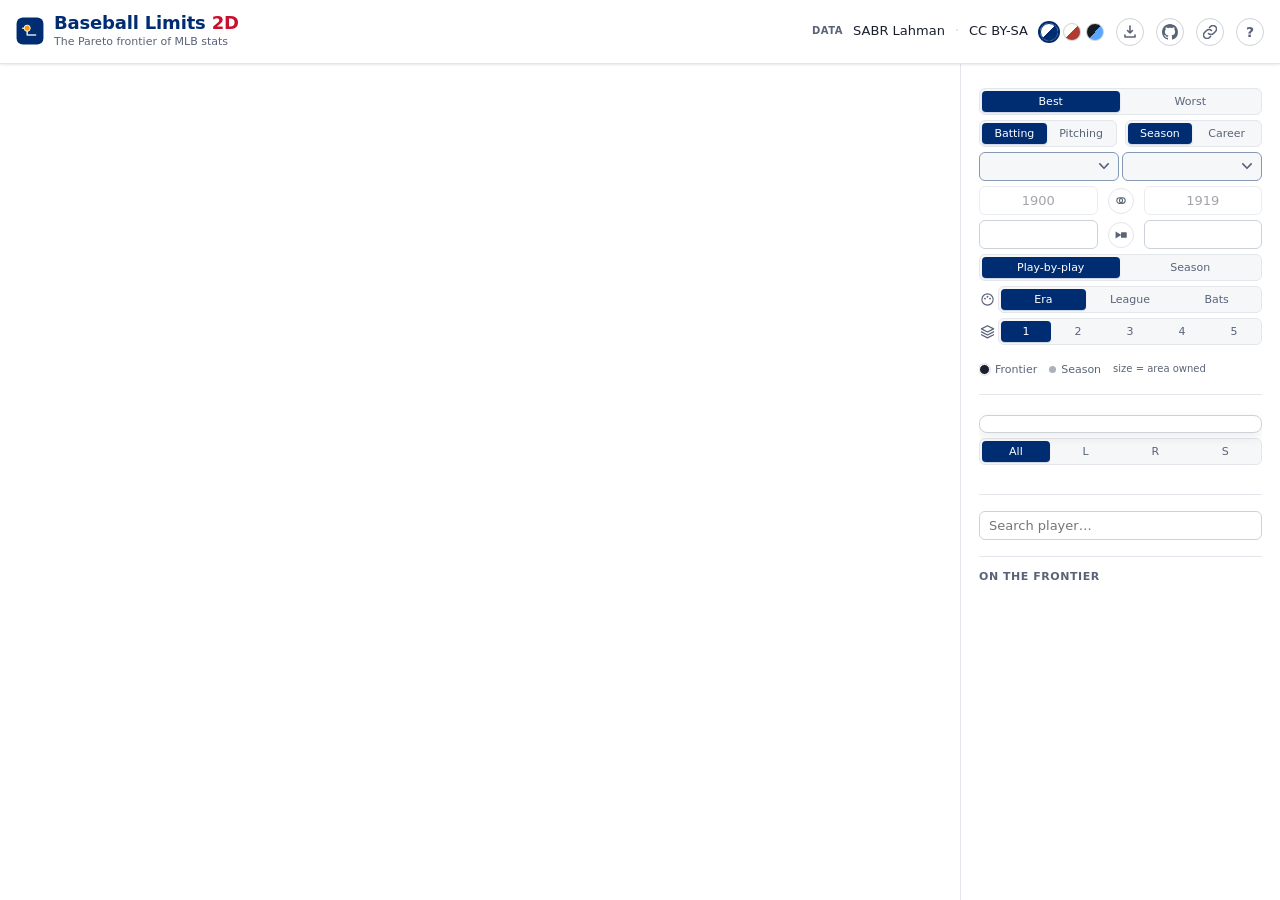
==== index.html @ 2defceb7 "Date as a corner watermark + progress bar at the bottom Restyle the play-by-play overlay: the progre" ====
<!DOCTYPE html>
<html lang="en">
<head>
    <meta charset="UTF-8">
    <meta name="viewport" content="width=device-width, initial-scale=1.0, viewport-fit=cover">
    <meta name="theme-color" content="#002d72">
    <title>Baseball Limits 2D</title>
    <!-- Favicon / app-icon set (apex logomark — Pareto staircase + gold record dot). -->
    <link rel="icon" type="image/svg+xml" href="icons/favicon.svg">
    <link rel="icon" type="image/png" sizes="32x32" href="icons/favicon-32.png">
    <link rel="icon" type="image/png" sizes="16x16" href="icons/favicon-16.png">
    <link rel="apple-touch-icon" href="icons/apple-touch-icon-180.png">
    <link rel="manifest" href="manifest.webmanifest">
    <meta name="description" content="Interactive Pareto-frontier explorer for MLB batting & pitching, 1871–2025. Pick any two stats and see which player-seasons define the outer edge of what's ever been done.">
    <link rel="canonical" href="https://eliogovea.github.io/baseball-limits-2d/">
    <!-- Open Graph (Facebook, LinkedIn, Discord, Slack, iMessage, …) -->
    <meta property="og:type" content="website">
    <meta property="og:site_name" content="Baseball Limits 2D">
    <meta property="og:title" content="Baseball Limits 2D — the Pareto frontier of MLB stats">
    <meta property="og:description" content="Pick any two of 150 years of MLB stats and see which player-seasons define the outer edge of what's ever been done — Ohtani's 50/50, Bonds' 73, Henderson's 130 steals.">
    <meta property="og:url" content="https://eliogovea.github.io/baseball-limits-2d/">
    <meta property="og:image" content="https://eliogovea.github.io/baseball-limits-2d/og-image.png">
    <meta property="og:image:width" content="1200">
    <meta property="og:image:height" content="630">
    <meta property="og:image:alt" content="Scatter plot of MLB player-seasons with the home-run vs stolen-base Pareto frontier highlighted.">
    <!-- Twitter / X -->
    <meta name="twitter:card" content="summary_large_image">
    <meta name="twitter:title" content="Baseball Limits 2D — the Pareto frontier of MLB stats">
    <meta name="twitter:description" content="The Pareto frontier of 150 years of MLB stats.">
    <meta name="twitter:image" content="https://eliogovea.github.io/baseball-limits-2d/og-image.png">
    <link rel="stylesheet" href="styles.css">
    <script src="https://d3js.org/d3.v7.min.js" defer></script>
    <script src="script.js" defer></script>
    <script src="tour.js" defer></script>
</head>
<body>
    <header class="app-header">
        <div class="brand">
            <!-- Apex logomark, inlined (matches the other header icons + works in
                 the offline single-file bundle where icons/ isn't bundled). -->
            <svg class="brand-mark" width="28" height="28" viewBox="0 0 100 100" aria-hidden="true">
                <rect x="2" y="2" width="96" height="96" rx="22" fill="#002d72"></rect>
                <path d="M24 40 L40 40 L40 64 L70 64" fill="none" stroke="#ffffff" stroke-width="5.5" stroke-linecap="round" stroke-linejoin="round" opacity="0.85"></path>
                <circle cx="40" cy="40" r="11" fill="#f59e0b" stroke="#ffffff" stroke-width="3"></circle>
            </svg>
            <div class="brand-text">
                <h1>Baseball Limits <span class="brand-accent">2D</span></h1>
                <p class="tagline">The Pareto frontier of MLB stats</p>
            </div>
        </div>
        <div class="header-right">
            <nav class="attribution" aria-label="Data sources">
                <span class="attribution-label">Data</span>
                <a href="https://sabr.org/lahman-database/" target="_blank" rel="noopener">SABR Lahman</a>
                <span class="attribution-sep">·</span>
                <a href="https://creativecommons.org/licenses/by-sa/3.0/" target="_blank" rel="noopener" title="Creative Commons Attribution-ShareAlike 3.0">CC BY-SA</a>
            </nav>
            <div class="theme-switch" id="theme-switch" role="group" aria-label="Color theme">
                <button type="button" class="theme-btn active" data-theme="classic" title="Classic theme" aria-label="Classic theme"></button>
                <button type="button" class="theme-btn" data-theme="editorial" title="Editorial theme" aria-label="Editorial theme"></button>
                <button type="button" class="theme-btn" data-theme="dark" title="Night theme" aria-label="Night theme"></button>
            </div>
            <button class="icon-btn" id="export-btn" type="button" aria-label="Download SVG" title="Download SVG">
                <svg width="14" height="14" viewBox="0 0 14 14" aria-hidden="true" fill="none" stroke="currentColor" stroke-width="1.6" stroke-linecap="round" stroke-linejoin="round"><path d="M7 1v7M4.5 5.5L7 8l2.5-2.5"/><path d="M2 10v2h10v-2"/></svg>
            </button>
            <a class="icon-btn" href="https://github.com/eliogovea/baseball-limits-2d" target="_blank" rel="noopener" aria-label="View source on GitHub" title="View source on GitHub">
                <svg width="16" height="16" viewBox="0 0 16 16" aria-hidden="true" fill="currentColor"><path fill-rule="evenodd" d="M8 0C3.58 0 0 3.58 0 8c0 3.54 2.29 6.53 5.47 7.59.4.07.55-.17.55-.38 0-.19-.01-.82-.01-1.49-2.01.37-2.53-.49-2.69-.94-.09-.23-.48-.94-.82-1.13-.28-.15-.68-.52-.01-.53.63-.01 1.08.58 1.23.82.72 1.21 1.87.87 2.33.66.07-.52.28-.87.51-1.07-1.78-.2-3.64-.89-3.64-3.95 0-.87.31-1.59.82-2.15-.08-.2-.36-1.02.08-2.12 0 0 .67-.21 2.2.82.64-.18 1.32-.27 2-.27.68 0 1.36.09 2 .27 1.53-1.04 2.2-.82 2.2-.82.44 1.1.16 1.92.08 2.12.51.56.82 1.27.82 2.15 0 3.07-1.87 3.75-3.65 3.95.29.25.54.73.54 1.48 0 1.07-.01 1.93-.01 2.2 0 .21.15.46.55.38A8.013 8.013 0 0 0 16 8c0-4.42-3.58-8-8-8z"/></svg>
            </a>
            <button class="icon-btn" id="share-btn" type="button" aria-label="Share" title="Share">
                <svg width="14" height="14" viewBox="0 0 14 14" aria-hidden="true" fill="none" stroke="currentColor" stroke-width="1.6" stroke-linecap="round"><path d="M5.5 8.5a3.5 3.5 0 0 0 4.95 0l2-2a3.5 3.5 0 0 0-4.95-4.95l-1 1"/><path d="M8.5 5.5a3.5 3.5 0 0 0-4.95 0l-2 2a3.5 3.5 0 0 0 4.95 4.95l1-1"/></svg>
            </button>
            <button class="help-btn" id="help-btn" type="button" aria-label="About this chart" title="About Baseball Limits 2D">?</button>
        </div>
    </header>

    <div class="share-backdrop" id="share-backdrop" hidden>
        <div class="share-modal" role="dialog" aria-labelledby="share-modal-title" aria-modal="true">
            <div class="share-modal-head">
                <h2 id="share-modal-title">Share this view</h2>
                <button type="button" class="share-modal-close" id="share-modal-close" aria-label="Close">
                    <svg width="14" height="14" viewBox="0 0 14 14" aria-hidden="true" fill="none" stroke="currentColor" stroke-width="2" stroke-linecap="round"><path d="M2 2l10 10M12 2L2 12"/></svg>
                </button>
            </div>
            <div class="share-preview" id="share-preview">
                <div class="share-preview-spinner" id="share-preview-spinner">
                    <span class="spinner" aria-hidden="true"></span>
                    <span>Generating preview…</span>
                </div>
                <img id="share-preview-img" class="share-preview-img" hidden alt="Chart preview">
            </div>
            <div class="share-platforms-label">Share on</div>
            <div class="share-platforms">
                <a class="share-platform" id="share-x" href="#" target="_blank" rel="noopener" aria-label="Share on X">
                    <svg width="18" height="18" viewBox="0 0 18 18" aria-hidden="true" fill="currentColor"><path d="M10.37 7.73 15.9 1.5h-1.32L9.78 6.9 5.88 1.5H1.5l5.8 8.44L1.5 16.5h1.32l5.07-5.9 4.05 5.9H16.5L10.37 7.73zm-1.8 2.08-.58-.84L3.04 2.5h2l3.75 5.4.58.84 4.87 7h-2L8.57 9.81z"/></svg>
                    <span>X</span>
                </a>
                <a class="share-platform" id="share-bluesky" href="#" target="_blank" rel="noopener" aria-label="Share on Bluesky">
                    <svg width="18" height="18" viewBox="0 0 18 18" aria-hidden="true" fill="currentColor"><path d="M9 6.1C7.5 4 4.3 1.6 1.9 1.6c0 0-1.9 0-1.9 2.8 0 .5.1 4.3 2.3 4.9-1.5.4-2.3.9-2.3 1.8C0 12.6 3.1 16.4 9 16.4s9-3.8 9-5.3c0-.9-.8-1.4-2.3-1.8 2.2-.6 2.3-4.4 2.3-4.9 0-2.8-1.9-2.8-1.9-2.8C13.7 1.6 10.5 4 9 6.1z"/></svg>
                    <span>Bluesky</span>
                </a>
                <a class="share-platform" id="share-linkedin" href="#" target="_blank" rel="noopener" aria-label="Share on LinkedIn">
                    <svg width="18" height="18" viewBox="0 0 18 18" aria-hidden="true" fill="currentColor"><path d="M0 1.3C0 .6.6 0 1.3 0h15.4C17.4 0 18 .6 18 1.3v15.4c0 .7-.6 1.3-1.3 1.3H1.3C.6 18 0 17.4 0 16.7V1.3zM5.4 15.1V6.9H2.7v8.2h2.7zM4 5.7c.9 0 1.5-.6 1.5-1.5S5 2.7 4 2.7s-1.5.6-1.5 1.5.6 1.5 1.5 1.5zm11.3 9.4v-4.5c0-2.4-.5-4.3-3.3-4.3-1.4 0-2.3.7-2.7 1.4h-.1V6.9H6.8v8.2H9.4v-4c0-1.2.2-2.3 1.7-2.3s1.5 1.3 1.5 2.3v4h2.7z"/></svg>
                    <span>LinkedIn</span>
                </a>
                <a class="share-platform" id="share-facebook" href="#" target="_blank" rel="noopener" aria-label="Share on Facebook">
                    <svg width="18" height="18" viewBox="0 0 18 18" aria-hidden="true" fill="currentColor"><path d="M18 9A9 9 0 1 0 7.6 17.9v-6.3H5.3V9h2.3V7c0-2.3 1.4-3.6 3.5-3.6 1 0 2.1.2 2.1.2v2.3h-1.2c-1.2 0-1.5.7-1.5 1.4V9h2.6l-.4 2.6h-2.2v6.3A9 9 0 0 0 18 9z"/></svg>
                    <span>Facebook</span>
                </a>
                <a class="share-platform" id="share-whatsapp" href="#" target="_blank" rel="noopener" aria-label="Share on WhatsApp">
                    <svg width="18" height="18" viewBox="0 0 18 18" aria-hidden="true" fill="currentColor"><path d="M15.3 2.6A8.8 8.8 0 0 0 .1 13.3L0 18l4.8-1.3a8.8 8.8 0 0 0 4.2 1.1A8.8 8.8 0 0 0 18 8.8a8.8 8.8 0 0 0-2.7-6.2zM9 16.1c-1.2 0-2.4-.3-3.5-1l-.3-.1-2.9.8.8-2.8-.2-.3A7.2 7.2 0 0 1 1.8 8.8a7.2 7.2 0 0 1 12.3-5 7.2 7.2 0 0 1-5.1 12.3zM13 11c-.2-.1-1.4-.7-1.6-.8-.2-.1-.3-.1-.4.1-.2.2-.6.7-.7.9-.1.1-.2.1-.4 0-.2-.1-.9-.3-1.7-1.1-.6-.6-1-1.2-1.1-1.4-.1-.2 0-.3.1-.5l.3-.4.2-.3v-.4l-.7-1.6c-.2-.4-.4-.4-.6-.4h-.4c-.2 0-.4.1-.6.3C5 6.7 4.4 7.3 4.4 8.4s.9 2.4 1 2.6c.1.1 1.8 2.8 4.4 3.9.6.3 1.1.4 1.5.5.6.2 1.2.2 1.6.1.5-.1 1.4-.6 1.6-1.1.2-.5.2-1 .1-1.1-.1-.1-.3-.2-.6-.3z"/></svg>
                    <span>WhatsApp</span>
                </a>
                <a class="share-platform" id="share-reddit" href="#" target="_blank" rel="noopener" aria-label="Share on Reddit">
                    <svg width="18" height="18" viewBox="0 0 18 18" aria-hidden="true" fill="currentColor"><circle cx="9" cy="9" r="9"/><path fill="white" d="M15 9c0-.8-.7-1.5-1.5-1.5-.4 0-.7.1-1 .3C11.5 7.2 10.1 6.7 8.6 6.6l.7-3.1 2.1.5a1.1 1.1 0 1 0 .1-.6L9.3 2.9 8.4 6.6H8C6.5 6.7 5.1 7.2 4.1 7.9a2 2 0 0 0-1-.3C2.4 7.5 1.7 8.2 1.7 9c0 .5.3 1 .7 1.3v.4c0 2 2.2 3.5 5 3.5s5-1.5 5-3.5v-.4c.4-.3.6-.8.6-1.3zM5.5 9.8c0-.5.4-.8.8-.8s.8.4.8.8-.4.8-.8.8-.8-.3-.8-.8zm4.7 2.5c-.5.5-1.4.8-2.6.8s-2.1-.3-2.6-.8a.3.3 0 0 1 .4-.4c.5.4 1.2.6 2.2.6s1.7-.2 2.2-.6a.3.3 0 0 1 .4.4zm-.2-1.7c-.4 0-.8-.4-.8-.8s.4-.8.8-.8.8.4.8.8-.4.8-.8.8z"/></svg>
                    <span>Reddit</span>
                </a>
            </div>
            <div class="share-divider"></div>
            <!-- Copy image is the primary action — the hint below tells users to
                 paste it anywhere; copy-link is the secondary path. -->
            <div class="share-actions">
                <button type="button" class="share-action-btn" id="share-modal-copy-image">
                    <svg width="14" height="14" viewBox="0 0 14 14" aria-hidden="true" fill="none" stroke="currentColor" stroke-width="1.6" stroke-linecap="round" stroke-linejoin="round"><rect x="1.5" y="1.5" width="11" height="11" rx="1.5"/><path d="M1.5 9l3.5-3.5 3 3 2-2 2.5 2.5"/><circle cx="10" cy="4.5" r="1" fill="currentColor" stroke="none"/></svg>
                    Copy image
                </button>
                <button type="button" class="share-action-btn share-action-btn--secondary" id="share-modal-copy-link">
                    <svg width="14" height="14" viewBox="0 0 14 14" aria-hidden="true" fill="none" stroke="currentColor" stroke-width="1.6" stroke-linecap="round"><path d="M5 8.5a3 3 0 0 0 4.24 0l2-2a3 3 0 0 0-4.24-4.24l-1 1"/><path d="M9 5.5a3 3 0 0 0-4.24 0l-2 2a3 3 0 0 0 4.24 4.24l1-1"/></svg>
                    Copy link
                </button>
            </div>
            <p class="share-hint">After copying the image, paste it into your post on any platform.</p>
        </div>
    </div>

    <div class="explainer-backdrop" id="explainer-backdrop" hidden>
        <div class="explainer" role="dialog" aria-labelledby="explainer-title" aria-modal="true">
            <h2 id="explainer-title">Welcome to Baseball Limits 2D</h2>
            <p><strong>The chart</strong> — each dot is one MLB season (or career total in Career mode), plotted on any two stats you choose. Dots are colored by era, from the Dead Ball years to today.</p>
            <p><strong>The red staircase</strong> is the Pareto frontier: no season in history has ever achieved more in <em>both</em> stats at once. The step shape is exact — each horizontal or vertical edge marks where the record changes, and anything above-right of the line would extend it.</p>
            <p><strong>Hover a red dot</strong> to see the shaded area that season exclusively controls — the region the frontier would lose if it were removed. A wide dashed ring shows how close any other season ever came. Click to lock it.</p>
            <p><strong>Click any red dot</strong> to trace that player's other seasons in gold and reveal the combined frontier area all their seasons collectively own. Click a second player to see their joint footprint together.</p>
            <p><strong>Press ▶</strong> next to the year range to watch the frontier evolve — the end year advances automatically so you can see which seasons rewrote history and when.</p>
            <p><strong>Explore</strong> by picking any two stats, adjusting the year range, or filtering by league, handedness, or birthplace.</p>
            <p class="explainer-stories-lab">Or jump straight into a famous frontier:</p>
            <div class="preset-shelf" id="preset-shelf" aria-label="Story presets"></div>
            <div class="explainer-actions">
                <button class="explainer-tour" id="take-tour-btn" type="button">Take the tour</button>
                <button class="explainer-dismiss" id="explainer-dismiss" type="button">Start exploring</button>
            </div>
        </div>
    </div>

    <main class="app-main">
        <section class="chart-region" aria-label="Scatter plot">
            <!-- Play-by-play overlay: a prominent fixed-position date readout (big year)
                 + the progress bar, pinned over the chart so the sidebar controls don't
                 reflow as the date width changes during the animation. -->
            <div class="pbp-overlay" id="pbp-overlay" hidden>
                <div class="pbp-date" id="pbp-date" data-corner="tr" aria-live="off">
                    <span class="pbp-dt-y"></span>
                    <span class="pbp-dt-md"><span class="pbp-dt-d"></span> <span class="pbp-dt-m"></span></span>
                </div>
                <input type="range" id="pbp-scrubber" class="pbp-scrubber" min="0" max="0" value="0" aria-label="Time cursor" title="Drag through time">
            </div>
            <div class="loading-indicator" id="loading-indicator" role="status" aria-live="polite">
                <span class="spinner" aria-hidden="true"></span>
                <span>Loading data…</span>
            </div>
            <div class="chart-toolbar" id="chart-toolbar">
                <button class="chart-tool active" id="zoom-mode-brush" data-zoom-mode="brush" title="Brush: drag a rectangle to zoom in" aria-label="Brush zoom mode">
                    <svg width="14" height="14" viewBox="0 0 14 14" aria-hidden="true"><rect x="2.5" y="3.5" width="9" height="7" fill="none" stroke="currentColor" stroke-width="1.6" stroke-dasharray="2 1.5"/></svg>
                </button>
                <button class="chart-tool" id="zoom-mode-pan" data-zoom-mode="pan" title="Pan: drag to move, wheel to zoom" aria-label="Pan zoom mode">
                    <svg width="14" height="14" viewBox="0 0 14 14" aria-hidden="true"><path d="M7 2v10M2 7h10M5 4l2-2 2 2M5 10l2 2 2-2M4 5l-2 2 2 2M10 5l2 2-2 2" fill="none" stroke="currentColor" stroke-width="1.4" stroke-linecap="round"/></svg>
                </button>
                <button class="chart-tool" id="zoom-reset" title="Reset zoom" aria-label="Reset zoom" disabled>
                    <svg width="14" height="14" viewBox="0 0 14 14" aria-hidden="true"><path d="M3 7a4 4 0 1 1 1.2 2.8M3 4v3h3" fill="none" stroke="currentColor" stroke-width="1.6" stroke-linecap="round" stroke-linejoin="round"/></svg>
                </button>
            </div>
            <svg id="scatter-plot" role="img" aria-label="Scatter plot of batting statistics with Pareto frontier highlighted">
            </svg>
            <div class="tooltip" id="tooltip" role="tooltip" aria-hidden="true"></div>
            <!-- Player spotlight card — shown when a single player is pinned. -->
            <div class="player-spotlight" id="player-spotlight" hidden></div>
        </section>

        <aside class="controls-region" aria-label="Filters">
            <!-- Mobile-only: keep the axis selectors (the primary control) one tap
                 away without opening the drawer. Mirrors #x/y-axis-select. -->
            <div class="mobile-axis-bar" id="mobile-axis-bar">
                <select id="x-axis-mobile" class="field" aria-label="X axis statistic" title="X axis statistic"></select>
                <span class="mobile-axis-vs">vs</span>
                <select id="y-axis-mobile" class="field" aria-label="Y axis statistic" title="Y axis statistic"></select>
            </div>
            <button class="controls-toggle" id="controls-toggle" type="button" aria-expanded="false" aria-controls="controls-panel">
                <span>Controls</span>
                <svg class="chevron" width="16" height="16" viewBox="0 0 16 16" aria-hidden="true">
                    <path d="M4 6l4 4 4-4" fill="none" stroke="currentColor" stroke-width="2" stroke-linecap="round" stroke-linejoin="round"/>
                </svg>
            </button>

            <div class="controls-panel collapsed" id="controls-panel">

              <div class="controls-inputs">

                <!-- ── PLOT band: what's drawn (direction, dataset, axes, range, color) ── -->
                <section class="ctl-section">
                    <div class="mode-toggle compact" role="group" aria-label="Frontier direction" title="Frontier direction">
                        <button type="button" class="frontier-btn mode-btn active" data-mode="best">Best</button>
                        <button type="button" class="frontier-btn mode-btn" data-mode="worst">Worst</button>
                    </div>
                    <div class="ctl-grid-2">
                        <div class="mode-toggle compact" role="group" id="stats-toggle">
                            <button type="button" class="mode-btn active" data-stats="batting">Batting</button>
                            <button type="button" class="mode-btn" data-stats="pitching">Pitching</button>
                        </div>
                        <div class="mode-toggle compact" role="group" id="mode-toggle">
                            <button type="button" class="mode-btn active" data-mode="season">Season</button>
                            <button type="button" class="mode-btn" data-mode="career">Career</button>
                        </div>
                    </div>
                    <p class="control-hint" id="mode-hint" hidden>Each dot is one player's single season.</p>
                    <!-- Axis selectors drive the whole chart — emphasized via .ctl-axis-pair. -->
                    <div class="ctl-field ctl-field--inline ctl-axis-pair">
                        <select id="x-axis-select" class="field" aria-label="X axis statistic" title="X axis statistic"></select>
                        <select id="y-axis-select" class="field" aria-label="Y axis statistic" title="Y axis statistic"></select>
                    </div>
                    <!-- Comparison-era range (era-vs-era overlay), aligned ABOVE the
                         primary range. The center overlap-icon button enables/disables it;
                         the year inputs stay dimmed + disabled until it's on. -->
                    <div class="ctl-field ctl-field--inline ctl-year-row" id="era-b-row">
                        <input type="number" id="sb-year-select" class="field" inputmode="numeric" aria-label="Comparison start year" title="Comparison era start" value="1900" disabled>
                        <button type="button" id="era-compare-toggle" class="anim-play-btn era-compare-btn" aria-pressed="false" aria-label="Compare a second era" title="Compare a second era">
                            <svg width="13" height="13" viewBox="0 0 16 16" fill="none" stroke="currentColor" stroke-width="1.4" aria-hidden="true"><circle cx="6.2" cy="8" r="3.8"/><circle cx="9.8" cy="8" r="3.8"/></svg>
                        </button>
                        <input type="number" id="eb-year-select" class="field" inputmode="numeric" aria-label="Comparison end year" title="Comparison era end" value="1919" disabled>
                    </div>
                    <!-- Primary year range. The center ▶ plays the frontier/smooth animation. -->
                    <div class="ctl-field ctl-field--inline ctl-year-row">
                        <input type="number" id="s-year-select" class="field" inputmode="numeric" aria-label="Start year" title="Start year">
                        <button type="button" id="anim-play-btn" class="anim-play-btn" title="Animate frontier evolution" aria-label="Play frontier animation">
                            <svg id="anim-icon-play" width="11" height="12" viewBox="0 0 11 12" fill="currentColor"><polygon points="1,0 11,6 1,12"/></svg>
                            <svg id="anim-icon-stop" width="10" height="10" viewBox="0 0 10 10" fill="currentColor" hidden><rect width="10" height="10" rx="1"/></svg>
                        </button>
                        <input type="number" id="e-year-select" class="field" inputmode="numeric" aria-label="End year" title="End year">
                    </div>
                    <!-- Smooth (game-by-game) cursor: animates game by game from play-by-play.
                         Scrubber + date + the speed row below appear when on. -->
                    <div class="ctl-field ctl-field--inline ctl-smooth-row">
                        <div class="seg-group" id="pbp-gran-seg" role="group" aria-label="Animation granularity" title="How the cursor moves through time">
                            <button type="button" class="seg-btn active" data-gran="pbp" title="Animate game by game (full date)">Play-by-play</button>
                            <button type="button" class="seg-btn" data-gran="season" title="Step season by season (year only)">Season</button>
                        </div>
                        <button type="button" id="group-career-toggle" class="seg-btn" aria-pressed="false" title="Race the selected players' cumulative careers through stat-space" hidden>Group careers</button>
                    </div>
                    <!-- Playback speed — segmented, like the layers control. Shown with smooth. -->
                    <div class="ctl-field ctl-field--inline ctl-speed-row" id="pbp-speed-row" hidden>
                        <span class="ctl-icon" title="Playback speed" aria-hidden="true">
                            <svg width="15" height="15" viewBox="0 0 16 16" fill="none" stroke="currentColor" stroke-width="1.3" stroke-linecap="round" stroke-linejoin="round">
                                <path d="M3 11.6 A 5.4 5.4 0 1 1 13 11.6"/>
                                <path d="M8 11.2 11.4 6.4"/>
                                <circle cx="8" cy="11.4" r="1" fill="currentColor" stroke="none"/>
                            </svg>
                        </span>
                        <div class="seg-group" role="group" id="pbp-speed-seg" aria-label="Playback speed" title="Playback speed">
                            <button type="button" class="seg-btn" data-speed="0.25">0.25×</button>
                            <button type="button" class="seg-btn" data-speed="0.5">0.5×</button>
                            <button type="button" class="seg-btn active" data-speed="1">1×</button>
                            <button type="button" class="seg-btn" data-speed="2">2×</button>
                            <button type="button" class="seg-btn" data-speed="4">4×</button>
                            <button type="button" class="seg-btn" data-speed="8">8×</button>
                        </div>
                    </div>
                    <div class="ctl-field ctl-field--inline ctl-colorby-row">
                        <span class="ctl-icon" title="Color dots by" aria-hidden="true">
                            <svg width="15" height="15" viewBox="0 0 16 16" fill="none" stroke="currentColor" stroke-width="1.2">
                                <circle cx="8" cy="8" r="6"/>
                                <circle cx="5.3" cy="7" r="1" fill="currentColor" stroke="none"/>
                                <circle cx="8" cy="5.1" r="1" fill="currentColor" stroke="none"/>
                                <circle cx="10.7" cy="7" r="1" fill="currentColor" stroke="none"/>
                            </svg>
                        </span>
                        <div class="seg-group" role="group" id="colorby-seg" aria-label="Color dots by" title="Color the background dots by">
                            <button type="button" class="seg-btn active" data-colorby="era" title="Color dots by era">Era</button>
                            <button type="button" class="seg-btn" data-colorby="league" title="Color dots by league">League</button>
                            <button type="button" class="seg-btn" data-colorby="bats" title="Color dots by handedness">Bats</button>
                        </div>
                    </div>
                    <div class="ctl-field ctl-field--inline ctl-depth-row">
                        <span class="ctl-icon" title="Pareto layers — dominance depth" aria-hidden="true">
                            <svg width="15" height="15" viewBox="0 0 16 16" fill="none" stroke="currentColor" stroke-width="1.3" stroke-linejoin="round" stroke-linecap="round">
                                <path d="M8 1.8 14.5 5.2 8 8.6 1.5 5.2Z"/>
                                <path d="M1.5 8.4 8 11.8 14.5 8.4"/>
                                <path d="M1.5 11.4 8 14.8 14.5 11.4"/>
                            </svg>
                        </span>
                        <div class="seg-group" role="group" id="depth-seg" aria-label="Pareto depth — how many frontier layers to peel" title="Peel deeper Pareto layers (dominance topography)">
                            <button type="button" class="seg-btn active" data-depth="1">1</button>
                            <button type="button" class="seg-btn" data-depth="2">2</button>
                            <button type="button" class="seg-btn" data-depth="3">3</button>
                            <button type="button" class="seg-btn" data-depth="4">4</button>
                            <button type="button" class="seg-btn" data-depth="5">5</button>
                        </div>
                    </div>
                    <!-- Encoding key — matches the Color-by control above; populated by
                         renderLegend(). Lives here (not over the chart) so it never hides
                         a frontier point. -->
                    <div class="legend" aria-hidden="true">
                        <div id="legend-encoding"></div>
                        <div class="legend-row">
                            <span class="legend-item"><span class="legend-dot legend-dot--frontier"></span>Frontier</span>
                            <span class="legend-item"><span class="legend-dot legend-dot--season"></span>Season</span>
                            <span class="legend-note">size = area owned</span>
                        </div>
                        <div class="legend-row legend-row--global" id="legend-global" hidden>
                            <span class="legend-item"><span class="legend-line legend-line--global"></span>Global frontier</span>
                        </div>
                    </div>
                </section>

                <hr class="ctl-divider">

                <!-- ── FILTER band: which player-seasons qualify ── -->
                <section class="ctl-section">
                    <div id="franchise-row">
                        <div id="franchise-panel" class="franchise-panel" role="listbox" aria-label="Select franchise"></div>
                        <select id="franchise-select" hidden aria-hidden="true" tabindex="-1"></select>
                    </div>
                    <div class="ctl-field">
                        <div class="seg-group" role="group" id="bats-seg" aria-label="Bats" title="Bats">
                            <button type="button" class="seg-btn active" data-bats="all" title="All handedness">All</button>
                            <button type="button" class="seg-btn" data-bats="L" title="Bats left">L</button>
                            <button type="button" class="seg-btn" data-bats="R" title="Bats right">R</button>
                            <button type="button" class="seg-btn" id="bats-switch-btn" data-bats="S" title="Switch hitter">S</button>
                        </div>
                    </div>
                    <div id="country-row">
                        <div id="country-panel" class="country-panel" role="listbox" aria-label="Country of birth"></div>
                        <select id="country-select" hidden aria-hidden="true" tabindex="-1"></select>
                    </div>
                    <!-- THRESHOLD: only shown when a rate stat is on an axis -->
                    <div class="ctl-field ctl-field--inline ctl-pa-row ctl-threshold-section" id="threshold-section" hidden>
                        <label class="ctl-label" id="threshold-label" for="pa-min-select">Min PA</label>
                        <input type="number" id="pa-min-select" class="field ctl-threshold" list="pa-presets" min="0" step="1" inputmode="numeric" aria-label="Minimum playing time to qualify" title="Type any value or pick a preset">
                        <datalist id="pa-presets"></datalist>
                    </div>
                </section>

                <hr class="ctl-divider">

                <!-- ── HIGHLIGHT band: trace specific players ── -->
                <section class="ctl-section">
                    <div class="ctl-field player-search-row">
                        <input type="text" id="player-search" class="field" placeholder="Search player…" autocomplete="off" aria-label="Highlight player seasons" aria-autocomplete="list" aria-controls="player-suggestions">
                        <div id="player-suggestions" class="player-suggestions" hidden role="listbox" aria-label="Player suggestions"></div>
                    </div>
                    <div class="player-chips" id="player-hint" hidden></div>
                </section>

              </div><!-- /.controls-inputs -->

                <!-- ── Frontier leaderboard: browsable list of record seasons ── -->
                <section class="frontier-section" aria-label="Frontier leaderboard">
                    <div class="frontier-head">
                        <span class="frontier-title">On the frontier</span>
                        <span class="frontier-count" id="frontier-count"></span>
                    </div>
                    <div class="frontier-cards" id="frontier-cards" role="list"></div>
                </section>

            </div>
        </aside>
    </main>
</body>
</html>
---- styles.css ----
:root {
    --mlb-blue: #002d72;
    --mlb-blue-light: rgba(0, 45, 114, 0.35);
    --mlb-blue-hover: #001a44;
    --mlb-red: #c8102e;
    --frontier-color: #0f172a;

    --bg: #f6f7f9;
    --panel: #ffffff;
    --border: #e3e6ea;
    --border-strong: #cdd2d8;
    --text: #1a1f2e;
    --text-muted: #5a6478;

    --shadow-sm: 0 1px 2px rgba(15, 23, 42, 0.04), 0 1px 3px rgba(15, 23, 42, 0.06);
    --shadow-md: 0 4px 12px rgba(15, 23, 42, 0.08);

    --radius: 8px;
    --radius-sm: 6px;
    --header-h: 56px;
    --sidebar-w: 300px;
    --transition: 0.15s ease;

    /* Themeable functional tokens — Classic defaults. applyTheme() (script.js)
       overwrites these on <html> so the var-based chrome re-skins for free. */
    --glass-bg: rgba(255, 255, 255, 0.92);
    --gold: #f59e0b;
    --league-al: #c8102e;
    --league-nl: #002d72;
    --on-primary: #ffffff;

    --font-sans: -apple-system, BlinkMacSystemFont, "Segoe UI", system-ui, Roboto, "Helvetica Neue", Arial, sans-serif;
}

*, *::before, *::after { box-sizing: border-box; }

html, body {
    height: 100%;
    width: 100%;
    margin: 0;
    padding: 0;
}

body {
    font-family: var(--font-sans);
    font-size: 14px;
    line-height: 1.45;
    color: var(--text);
    background: var(--bg);
    -webkit-font-smoothing: antialiased;
    overflow: hidden;
    display: flex;
    flex-direction: column;
}

button {
    font-family: inherit;
    font-size: inherit;
    cursor: pointer;
}

a {
    color: var(--text);
    text-decoration: none;
    border-bottom: 1px solid transparent;
    transition: color var(--transition), border-color var(--transition);
}
a:hover { color: var(--mlb-blue); border-bottom-color: var(--mlb-blue); }

/* Keyboard-focus ring on every interactive control (a11y P0). Many custom
   controls (.mode-btn, .seg-btn, .franchise-chip, .country-chip, .share-platform,
   .icon-btn, .help-btn) strip the UA outline with no replacement; this restores a
   visible focus indicator only for keyboard users (:focus-visible). */
button:focus-visible,
a:focus-visible,
.field:focus-visible,
[role="button"]:focus-visible {
    outline: none;
    box-shadow: 0 0 0 3px color-mix(in srgb, var(--mlb-blue) 45%, transparent);
}

/* Respect reduced-motion: collapse all decorative transitions/animations
   (modal pop + fade, hover transitions, slider thumb scale) to instant. The
   loading spinner is re-exempted — it conveys state, not decoration. The
   user-initiated ▶ frontier animation is opt-in motion and is left intact. */
@media (prefers-reduced-motion: reduce) {
    *, *::before, *::after {
        animation-duration: 0.01ms !important;
        animation-iteration-count: 1 !important;
        transition-duration: 0.01ms !important;
        scroll-behavior: auto !important;
    }
    .spinner {
        animation-duration: 0.8s !important;
        animation-iteration-count: infinite !important;
    }
}

/* -------- Header -------- */

.app-header {
    height: var(--header-h);
    display: flex;
    align-items: center;
    justify-content: space-between;
    gap: 16px;
    padding: 0 16px;
    background: var(--panel);
    border-bottom: 1px solid var(--border);
    box-shadow: var(--shadow-sm);
    position: relative;
    z-index: 10;
    flex-shrink: 0;
}
.app-header > * { min-width: 0; }
.brand { flex: 1 1 auto; overflow: hidden; display: flex; align-items: center; gap: 10px; }
.brand-mark { flex: 0 0 auto; border-radius: 6px; display: block; }
.brand-text { min-width: 0; }
.header-right {
    display: flex;
    align-items: center;
    gap: 12px;
    flex: 0 1 auto;
    min-width: 0;
}
.attribution { flex: 0 1 auto; }

.icon-btn {
    flex: 0 0 auto;
    display: flex;
    align-items: center;
    justify-content: center;
    width: 28px;
    height: 28px;
    border-radius: 50%;
    border: 1px solid var(--border-strong);
    background: var(--panel);
    color: var(--text-muted);
    padding: 0;
    text-decoration: none;
    transition: all var(--transition);
}
.icon-btn:hover {
    color: var(--mlb-blue);
    border-color: var(--mlb-blue);
    background: var(--bg);
}
.share-btn--copied {
    color: #1a9e5a !important;
    border-color: #1a9e5a !important;
}
.export-wrap {
    position: relative;
    flex: 0 0 auto;
}

/* Color-theme switcher — compact swatches (each previews its theme's panel +
   accent) so it fits the dense header without wide text labels. */
.theme-switch {
    display: inline-flex;
    align-items: center;
    gap: 5px;
    flex: 0 0 auto;
}
.theme-btn {
    width: 18px;
    height: 18px;
    border-radius: 50%;
    border: 1px solid var(--border-strong);
    padding: 0;
    cursor: pointer;
    transition: transform var(--transition), box-shadow var(--transition);
}
.theme-btn[data-theme="classic"]   { background: linear-gradient(135deg, #ffffff 50%, #002d72 50%); }
.theme-btn[data-theme="editorial"] { background: linear-gradient(135deg, #fffdf8 50%, #b23a2e 50%); }
.theme-btn[data-theme="dark"]      { background: linear-gradient(135deg, #161b22 50%, #58a6ff 50%); }
.theme-btn:hover { transform: scale(1.12); }
.theme-btn.active {
    border-color: var(--mlb-blue);
    box-shadow: 0 0 0 2px var(--mlb-blue);
}

/* Night theme: the native <select> caret is a dark SVG baked into the bg image;
   swap to a light stroke so it stays visible on dark fields. */
html[data-theme="dark"] select.field {
    background-image: url("data:image/svg+xml,%3Csvg xmlns='http://www.w3.org/2000/svg' width='12' height='8' viewBox='0 0 12 8'%3E%3Cpath fill='none' stroke='%239aa6b2' stroke-width='2' stroke-linecap='round' stroke-linejoin='round' d='M1 1l5 5 5-5'/%3E%3C/svg%3E");
}
.export-menu {
    position: absolute;
    top: calc(100% + 6px);
    right: 0;
    background: var(--panel);
    border: 1px solid var(--border-strong);
    border-radius: 8px;
    box-shadow: 0 4px 12px rgba(0,0,0,.12);
    min-width: 148px;
    z-index: 200;
    overflow: hidden;
}
.export-opt {
    display: flex;
    align-items: center;
    gap: 7px;
    width: 100%;
    padding: 8px 12px;
    font-size: 13px;
    color: var(--text);
    background: none;
    border: none;
    cursor: pointer;
    text-align: left;
    white-space: nowrap;
    transition: background var(--transition), color var(--transition);
}
.export-opt + .export-opt {
    border-top: 1px solid var(--border);
}
.export-opt:hover:not(:disabled) {
    background: var(--bg);
    color: var(--mlb-blue);
}
.export-opt:disabled {
    opacity: 0.5;
    cursor: default;
}
.help-btn {
    flex: 0 0 auto;
    width: 28px;
    height: 28px;
    border-radius: 50%;
    border: 1px solid var(--border-strong);
    background: var(--panel);
    color: var(--text-muted);
    font-weight: 700;
    font-size: 14px;
    line-height: 1;
    padding: 0;
    transition: all var(--transition);
}
.help-btn:hover {
    color: var(--mlb-blue);
    border-color: var(--mlb-blue);
    background: var(--bg);
}

.brand h1 {
    margin: 0;
    font-size: 16px;
    font-weight: 700;
    color: var(--mlb-blue);
    letter-spacing: -0.01em;
    line-height: 1.1;
}
/* Red's role: reserved for League = AL (legend, league-colored cloud). The
   "record / highlight" accent is gold (career trail, player chips, logomark
   dot) — see --gold. The wordmark "2D" keeps red as the brand accent pending a
   holistic brand decision; if revisited, move it to gold to fully separate the
   two meanings. */
.brand-accent {
    color: var(--mlb-red);
}
.brand .tagline {
    margin: 2px 0 0;
    font-size: 11px;
    color: var(--text-muted);
    display: none;
}

.attribution {
    display: flex;
    align-items: center;
    gap: 8px;
    font-size: 12px;
    color: var(--text-muted);
    white-space: nowrap;
    overflow: hidden;
    text-overflow: ellipsis;
    min-width: 0;
}
.attribution-label {
    text-transform: uppercase;
    letter-spacing: 0.05em;
    font-weight: 600;
    font-size: 10px;
    display: none;
}
.attribution-sep { color: var(--border-strong); }

/* -------- Story presets (welcome modal) -------- */
/* A short list of "famous frontier" rows — one per row: title left, stat right.
   Lives in the welcome modal (reachable anytime via Help). */
.explainer-stories-lab {
    margin: 6px 0 8px;
    font-size: 13px;
    font-weight: 600;
    color: var(--text);
}
.explainer .preset-shelf { margin-bottom: 16px; }
.preset-shelf {
    display: flex;
    flex-direction: column;
    gap: 4px;
}
.preset-row {
    display: flex;
    align-items: center;
    justify-content: space-between;
    gap: 10px;
    width: 100%;
    padding: 6px 10px;
    border-radius: var(--radius-sm);
    border: 1px solid var(--border-strong);
    background: var(--panel);
    cursor: pointer;
    text-align: left;
    transition: border-color var(--transition), background var(--transition), color var(--transition);
}
.preset-row:hover {
    border-color: var(--mlb-blue);
    background: color-mix(in srgb, var(--mlb-blue) 5%, var(--panel));
}
.preset-row-title {
    font-size: 12px;
    font-weight: 600;
    color: var(--text);
    white-space: nowrap;
    overflow: hidden;
    text-overflow: ellipsis;
}
.preset-row:hover .preset-row-title { color: var(--mlb-blue); }
.preset-row-stat {
    flex: 0 0 auto;
    font-size: 10px;
    font-weight: 500;
    color: var(--text-muted);
    font-variant-numeric: tabular-nums;
}

/* -------- Main -------- */

.app-main {
    display: flex;
    flex-direction: column;
    flex: 1 1 auto;
    min-height: 0;
    min-width: 0;
    overflow: hidden;
}
.app-main > * { min-width: 0; min-height: 0; }

/* -------- Chart -------- */

.chart-region {
    flex: 1 1 auto;
    position: relative;
    background: var(--panel);
    overflow: hidden;
    min-height: 0;
    min-width: 0;
    width: 100%;
}

#scatter-plot {
    width: 100%;
    height: 100%;
    display: block;
    max-width: 100%;
    position: absolute;
    inset: 0;
    z-index: 2;
}

.plot-canvas {
    position: absolute;
    inset: 0;
    width: 100%;
    height: 100%;
    z-index: 1;
    pointer-events: none;
}

.plot-canvas--foreground { z-index: 1; }

.regular-point {
    fill-opacity: 0.4;
}
.special-point {
    fill: var(--frontier-color);
    stroke: #ffffff;
    stroke-width: 1.5;
}
.hv-shade {
    pointer-events: none;
}
.frontier-staircase {
    fill: none;
    stroke: var(--frontier-color);
    stroke-width: 2;
    opacity: 0.55;
    pointer-events: none;
}
/* Era-vs-era comparison overlay (teal — distinct from frontier/league/era hues). */
.era-b-shade { fill: #0ea5a4; fill-opacity: 0.12; pointer-events: none; }
.era-b-staircase {
    fill: none;
    stroke: #0ea5a4;
    stroke-width: 2;
    stroke-dasharray: 6 4;
    opacity: 0.9;
    pointer-events: none;
}
.era-b-dot { fill: #0ea5a4; stroke: var(--panel); stroke-width: 1.2; pointer-events: none; }
.era-b-label {
    font-family: var(--font-sans);
    font-size: 11px;
    font-weight: 600;
    fill: var(--text);
    paint-order: stroke;
    stroke: var(--panel);
    stroke-width: 3px;
    pointer-events: none;
}

/* Outgoing frontier during a morph — dashed, fades out (see drawScatterPlot). */
.frontier-staircase-ghost {
    fill: none;
    stroke: var(--frontier-color);
    stroke-width: 2;
    stroke-dasharray: 5 4;
    pointer-events: none;
}

/* Onion-peeling: deeper Pareto layers behind the live frontier. Non-interactive,
   fading outward (opacity set per-layer in drawScatterPlot). */
.depth-staircase {
    fill: none;
    stroke: var(--frontier-color);
    stroke-width: 1.6;
    pointer-events: none;
}
.depth-dot {
    fill: var(--frontier-color);
    stroke: var(--panel);
    stroke-width: 1;
    pointer-events: none;
}
/* Nested dominated-region fills — stack to darken toward the inner layers. */
.depth-shade {
    fill: var(--frontier-color);
    fill-opacity: 0.06;
    stroke: none;
    pointer-events: none;
}

.career-point {
    fill: var(--gold);
    stroke: #ffffff;
    stroke-width: 1.5;
    pointer-events: none;
}

.isolation-ring {
    fill: none;
    stroke-width: 1.5;
    stroke-dasharray: 5 4;
    pointer-events: none;
}
.isolation-ring--hover  { opacity: 0.35; }
.isolation-ring--pinned { opacity: 0.6; stroke-width: 2; }
.isolation-ring-label {
    font-family: var(--font-sans, sans-serif);
    font-size: 10px;
    font-weight: 600;
    font-style: italic;
    opacity: 0.65;
    pointer-events: none;
}
.isolation-ring-spoke {
    stroke-width: 1;
    stroke-dasharray: 3 3;
    opacity: 0.4;
    pointer-events: none;
}
.isolation-ring-neighbour {
    opacity: 0.75;
    stroke: #ffffff;
    stroke-width: 1.5;
    pointer-events: none;
}

.regret-line {
    fill: none;
    stroke: #5a6478;
    stroke-width: 1.5;
    stroke-dasharray: 4 3;
    pointer-events: none;
    opacity: 0.6;
}
.regret-ring {
    fill: none;
    stroke: #5a6478;
    stroke-width: 1.5;
    stroke-dasharray: 4 3;
    pointer-events: none;
    opacity: 0.35;
}

.axis text {
    font-family: var(--font-sans);
    font-size: 11px;
    fill: var(--text-muted);
}
.axis line, .axis path {
    stroke: var(--border);
}
.axis-title {
    font-family: var(--font-sans);
    font-size: 12px;
    font-weight: 600;
    fill: var(--text);
    letter-spacing: 0.02em;
}
.axis-title:hover { fill: var(--mlb-blue); }
.axis-title:hover .axis-caret { fill: var(--mlb-blue); }
.axis-caret { fill: var(--text-muted); font-weight: 400; }

/* Leader line connecting a dodged label back to its frontier dot. */
.frontier-leader {
    stroke: var(--text-muted);
    stroke-width: 0.75;
    opacity: 0.4;
    pointer-events: none;
}

.frontier-label {
    font-family: var(--font-sans);
    font-size: 11px;
    font-weight: 600;
    fill: var(--mlb-blue);
    stroke: #ffffff;
    stroke-width: 3px;
    paint-order: stroke;
    pointer-events: none;
}

/* Chart overlays */

.legend {
    /* In-flow key in the sidebar, directly under the Color-by control it
       explains — keeps it off the chart so it never hides a frontier point. */
    display: flex;
    flex-direction: column;
    gap: 4px;
    margin-top: 8px;
    font-size: 11px;
    color: var(--text-muted);
}
.legend-row {
    display: flex;
    gap: 12px;
}
/* `display:flex` above would otherwise beat the UA [hidden] rule, leaving the
   global-frontier row visible when JS hides it. */
.legend-row[hidden] { display: none; }
.legend-item { display: inline-flex; align-items: center; gap: 5px; }
.legend-note {
    font-size: 10px;
    /* Full-opacity muted (≈5.9:1 on white) instead of an opacity hack, so the
       contrast is deterministic across themes. */
    color: var(--text-muted);
}
/* Era encoding key — a sequential colorbar that matches the cloud ramp, with
   the year range at its ends. Rendered by renderLegend() when Color-by = Era. */
.legend-encoding { display: flex; flex-direction: column; gap: 3px; }
.legend-enc-label {
    font-size: 10px;
    font-weight: 600;
    text-transform: uppercase;
    letter-spacing: 0.05em;
}
.legend-era-bar {
    display: flex;
    height: 8px;
    width: 100%;
    border-radius: 3px;
    overflow: hidden;
}
.legend-era-bar span { flex: 1; }
.legend-era-scale {
    display: flex;
    justify-content: space-between;
    font-size: 9px;
    font-variant-numeric: tabular-nums;
}
.legend-dot {
    width: 8px;
    height: 8px;
    border-radius: 50%;
    display: inline-block;
    flex-shrink: 0;
}
/* Color = league */
.legend-dot--al { background: var(--league-al); }
.legend-dot--nl { background: var(--league-nl); }
/* Frontier markers are larger and white-ringed (size encodes area owned);
   season dots are small and faded. Neutral fill — the league row above
   already conveys the colour axis. */
.legend-dot--frontier {
    width: 11px;
    height: 11px;
    background: var(--text);
    border: 1.5px solid #ffffff;
    box-shadow: 0 0 0 1px var(--border);
}
.legend-dot--season {
    width: 7px;
    height: 7px;
    background: var(--text-muted);
    opacity: 0.5;
}
/* Dashed swatch for the global reference frontier (shown only while an
   attribute filter is active). Mirrors the dashed staircase on the chart. */
.legend-line--global {
    width: 14px;
    height: 0;
    flex-shrink: 0;
    border-top: 1.5px dashed #8a93a6;
}

.chart-toolbar {
    /* Hidden for now — the SVG-based zoom path is laggy on the larger
       point clouds. Code path stays in place behind this and the JS
       feature flag so we can switch it back on after a perf rework. */
    display: none;
    position: absolute;
    top: 12px;
    left: 12px;
    gap: 4px;
    z-index: 3;
}
.chart-tool {
    width: 28px;
    height: 28px;
    border-radius: 6px;
    border: 1px solid var(--border);
    background: var(--glass-bg);
    color: var(--text-muted);
    padding: 0;
    cursor: pointer;
    display: inline-flex;
    align-items: center;
    justify-content: center;
    transition: all var(--transition);
    backdrop-filter: blur(6px);
    -webkit-backdrop-filter: blur(6px);
}
.chart-tool:hover:not(:disabled) {
    color: var(--mlb-blue);
    border-color: var(--mlb-blue);
}
.chart-tool.active {
    background: var(--mlb-blue);
    color: var(--on-primary);
    border-color: var(--mlb-blue);
}
.chart-tool.active:hover { color: var(--on-primary); }
.chart-tool:disabled { opacity: 0.35; cursor: not-allowed; }

/* d3.brush styling: tight selection rectangle, subtle handles */
.brush .selection {
    fill: var(--mlb-blue);
    fill-opacity: 0.08;
    stroke: var(--mlb-blue);
    stroke-width: 1;
    stroke-dasharray: 3 2;
}
.brush .overlay {
    cursor: crosshair;
}

.loading-indicator {
    position: absolute;
    top: 12px;
    left: 12px;
    display: none;
    align-items: center;
    gap: 8px;
    padding: 6px 10px;
    background: var(--glass-bg);
    border: 1px solid var(--border);
    border-radius: var(--radius-sm);
    font-size: 12px;
    color: var(--text-muted);
    z-index: 3;
    backdrop-filter: blur(6px);
    -webkit-backdrop-filter: blur(6px);
}
.loading-indicator.active { display: inline-flex; }

.spinner {
    width: 14px;
    height: 14px;
    border: 2px solid var(--border);
    border-top-color: var(--mlb-blue);
    border-radius: 50%;
    animation: spin 0.8s linear infinite;
}
@keyframes spin { to { transform: rotate(360deg); } }

.tooltip {
    position: fixed;
    background: var(--panel);
    border: 1px solid var(--border);
    border-radius: var(--radius);
    padding: 10px 12px;
    font-size: 12px;
    color: var(--text);
    box-shadow: var(--shadow-md);
    pointer-events: none;
    opacity: 0;
    max-width: 320px;
    min-width: 200px;
    z-index: 20;
    transition: opacity var(--transition);
}
.tooltip[data-visible="true"] { opacity: 1; }
.tooltip-header {
    font-size: 11px;
    font-weight: 600;
    text-transform: uppercase;
    letter-spacing: 0.04em;
    color: var(--text-muted);
    padding-bottom: 6px;
    margin-bottom: 6px;
    border-bottom: 1px solid var(--border);
}
.tooltip-row {
    padding: 3px 0;
    display: flex;
    justify-content: space-between;
    gap: 12px;
}
.tooltip-row + .tooltip-row { border-top: 1px dashed var(--border); }
.tooltip-name { font-weight: 600; }
.tooltip-meta { color: var(--text-muted); font-variant-numeric: tabular-nums; }
.tooltip-more {
    margin-top: 6px;
    font-size: 11px;
    color: var(--text-muted);
    font-style: italic;
}

/* ── Share modal ─────────────────────────────────────────────── */
.share-backdrop {
    position: fixed;
    inset: 0;
    background: rgba(15, 23, 42, 0.5);
    backdrop-filter: blur(4px);
    -webkit-backdrop-filter: blur(4px);
    display: flex;
    align-items: center;
    justify-content: center;
    z-index: 300;
    padding: 16px;
}
.share-backdrop[hidden] { display: none; }
.share-preview-spinner[hidden] { display: none; }

.share-modal {
    background: var(--panel);
    border: 1px solid var(--border);
    border-radius: 14px;
    box-shadow: 0 16px 48px rgba(0,0,0,.22);
    width: 100%;
    max-width: 500px;
    padding: 20px 22px 18px;
    display: flex;
    flex-direction: column;
    gap: 16px;
}

.share-modal-head {
    display: flex;
    align-items: center;
    justify-content: space-between;
}
.share-modal-head h2 {
    margin: 0;
    font-size: 15px;
    font-weight: 700;
    color: var(--text);
}
.share-modal-close {
    display: flex;
    align-items: center;
    justify-content: center;
    width: 26px;
    height: 26px;
    border-radius: 50%;
    border: 1px solid var(--border);
    background: none;
    color: var(--text-muted);
    cursor: pointer;
    padding: 0;
    flex-shrink: 0;
    transition: all var(--transition);
}
.share-modal-close:hover { color: var(--text); border-color: var(--border-strong); }

.share-preview {
    background: var(--bg);
    border: 1px solid var(--border);
    border-radius: 8px;
    height: 200px;
    display: flex;
    align-items: center;
    justify-content: center;
    overflow: hidden;
}
.share-preview-spinner {
    display: flex;
    flex-direction: column;
    align-items: center;
    gap: 8px;
    color: var(--text-muted);
    font-size: 12px;
}
.share-preview-img {
    width: 100%;
    height: 100%;
    object-fit: contain;
    display: block;
}

.share-platforms-label {
    font-size: 11px;
    font-weight: 600;
    text-transform: uppercase;
    letter-spacing: .06em;
    color: var(--text-muted);
}
.share-platforms {
    display: grid;
    grid-template-columns: repeat(6, 1fr);
    gap: 8px;
}
.share-platform {
    display: flex;
    flex-direction: column;
    align-items: center;
    gap: 5px;
    padding: 10px 4px 8px;
    border-radius: 10px;
    border: 1px solid var(--border);
    background: var(--panel);
    color: var(--text-muted);
    text-decoration: none;
    font-size: 11px;
    font-weight: 500;
    transition: all var(--transition);
    cursor: pointer;
}
.share-platform:hover {
    border-color: var(--mlb-blue);
    color: var(--mlb-blue);
    background: var(--bg);
}
.share-divider {
    border: none;
    border-top: 1px solid var(--border);
    margin: 0 -2px;
}
.share-actions {
    display: grid;
    grid-template-columns: 1fr 1fr;
    gap: 8px;
}
.share-action-btn {
    display: flex;
    align-items: center;
    justify-content: center;
    gap: 7px;
    padding: 9px 14px;
    border-radius: 8px;
    border: 1px solid var(--border-strong);
    background: var(--mlb-blue);
    color: var(--on-primary);
    font-size: 13px;
    font-weight: 600;
    cursor: pointer;
    transition: all var(--transition);
}
.share-action-btn:hover { opacity: 0.88; }
.share-action-btn--secondary {
    background: var(--panel);
    color: var(--text);
}
.share-action-btn--secondary:hover { background: var(--bg); opacity: 1; }
.share-action-btn--done {
    background: #1a9e5a !important;
    border-color: #1a9e5a !important;
    color: #fff !important;
}
.share-action-btn:disabled { opacity: 0.5; cursor: default; }

.share-hint {
    margin: 0;
    font-size: 11px;
    color: var(--text-muted);
    text-align: center;
    line-height: 1.5;
}

@media (max-width: 420px) {
    .share-platforms { grid-template-columns: repeat(3, 1fr); }
}

/* ── Explainer modal ─────────────────────────────────────────── */
.explainer-backdrop {
    position: fixed;
    inset: 0;
    background: rgba(15, 23, 42, 0.45);
    backdrop-filter: blur(4px);
    -webkit-backdrop-filter: blur(4px);
    display: flex;
    align-items: center;
    justify-content: center;
    padding: 20px;
    z-index: 100;
    animation: explainer-fade 0.18s ease-out;
}
.explainer-backdrop[hidden] { display: none; }
@keyframes explainer-fade {
    from { opacity: 0; }
    to { opacity: 1; }
}
.explainer {
    background: var(--panel);
    border-radius: 12px;
    border: 1px solid var(--border);
    box-shadow: 0 20px 50px rgba(15, 23, 42, 0.25);
    max-width: 460px;
    width: 100%;
    /* Cap to the viewport and scroll internally so the heading and the
       dismiss button are always reachable on short phone screens. dvh tracks
       the visible area as mobile browser chrome shows/hides. */
    max-height: calc(100vh - 40px);
    max-height: calc(100dvh - 40px);
    overflow-y: auto;
    overscroll-behavior: contain;
    /* No bottom padding: the sticky dismiss button sits flush at the bottom so
       no scrolled text peeks beneath it. */
    padding: 24px 24px 0;
    animation: explainer-pop 0.22s cubic-bezier(0.34, 1.4, 0.56, 1);
}
@keyframes explainer-pop {
    from { transform: scale(0.95); opacity: 0; }
    to   { transform: scale(1); opacity: 1; }
}
.explainer h2 {
    margin: 0 0 14px;
    font-size: 18px;
    color: var(--mlb-blue);
    letter-spacing: -0.01em;
}
.explainer p {
    margin: 0 0 12px;
    color: var(--text);
    line-height: 1.55;
}
.explainer p:last-of-type {
    margin-bottom: 18px;
}
.explainer-red { color: var(--mlb-red); }
.explainer-gold { color: var(--gold); }
/* Action row pinned to the bottom of the (scrollable) modal so the CTAs stay
   visible on short phones; fade the scrolling text into the panel above it. */
.explainer-actions {
    display: flex;
    gap: 8px;
    position: sticky;
    bottom: 0;
    background: var(--panel);
    box-shadow: 0 -14px 14px -6px var(--panel);
    padding-bottom: 0;
}
.explainer-dismiss {
    flex: 1 1 auto;
    padding: 10px 16px;
    background: var(--mlb-blue);
    color: var(--on-primary);
    border: none;
    border-radius: var(--radius-sm);
    font-weight: 600;
    font-size: 14px;
    cursor: pointer;
    transition: background var(--transition);
}
.explainer-dismiss:hover {
    background: var(--mlb-blue-hover);
}
.explainer-tour {
    flex: 0 0 auto;
    padding: 10px 16px;
    background: var(--panel);
    color: var(--mlb-blue);
    border: 1px solid var(--border-strong);
    border-radius: var(--radius-sm);
    font-weight: 600;
    font-size: 14px;
    cursor: pointer;
    transition: border-color var(--transition), background var(--transition);
}
.explainer-tour:hover { background: var(--bg); border-color: var(--mlb-blue); }

/* ── Guided tour overlay ───────────────────────────────────────────── */
.bl-tour {
    position: fixed;
    inset: 0;
    z-index: 400;
}
.bl-tour-ring {
    position: fixed;
    border-radius: 10px;
    box-shadow: 0 0 0 9999px rgba(5, 9, 15, 0.62),
                0 0 0 2px var(--mlb-blue),
                0 0 18px 4px color-mix(in srgb, var(--mlb-blue) 40%, transparent);
    pointer-events: none;
    transition: left 0.25s ease, top 0.25s ease, width 0.25s ease, height 0.25s ease;
    animation: bl-tour-pulse 1.8s ease-in-out infinite;
}
.bl-tour-ring--still { animation: none; }
@keyframes bl-tour-pulse {
    0%, 100% { box-shadow: 0 0 0 9999px rgba(5,9,15,0.62), 0 0 0 2px var(--mlb-blue), 0 0 14px 3px color-mix(in srgb, var(--mlb-blue) 35%, transparent); }
    50%      { box-shadow: 0 0 0 9999px rgba(5,9,15,0.62), 0 0 0 2px var(--mlb-blue), 0 0 22px 7px color-mix(in srgb, var(--mlb-blue) 55%, transparent); }
}
.bl-tour-card {
    position: fixed;
    background: var(--panel);
    border: 1px solid var(--border);
    border-radius: var(--radius);
    box-shadow: var(--shadow-md);
    padding: 13px 14px 11px;
    z-index: 401;
}
.bl-tour-title { font-size: 14px; font-weight: 700; color: var(--text); margin-bottom: 4px; }
.bl-tour-body { font-size: 12px; line-height: 1.45; color: var(--text-muted); }
.bl-tour-foot {
    display: flex;
    align-items: center;
    justify-content: space-between;
    gap: 10px;
    margin-top: 12px;
}
.bl-tour-dots { display: flex; gap: 4px; }
.bl-tour-dot { width: 5px; height: 5px; border-radius: 50%; background: var(--border-strong); }
.bl-tour-dot.is-on { background: var(--mlb-blue); }
.bl-tour-btns { display: flex; gap: 6px; }
.bl-tour-btns button {
    padding: 5px 11px;
    border-radius: var(--radius-sm);
    font-size: 12px;
    font-weight: 600;
    cursor: pointer;
    border: 1px solid var(--border-strong);
    background: var(--panel);
    color: var(--text-muted);
    transition: all var(--transition);
}
.bl-tour-btns button:hover { color: var(--mlb-blue); border-color: var(--mlb-blue); }
.bl-tour-next {
    background: var(--mlb-blue) !important;
    color: var(--on-primary) !important;
    border-color: var(--mlb-blue) !important;
}
.bl-tour-next:hover { background: var(--mlb-blue-hover) !important; }

/* -------- Controls -------- */

.controls-region {
    flex: 0 0 auto;
    background: var(--panel);
    border-top: 1px solid var(--border);
    display: flex;
    flex-direction: column;
    max-height: 70vh;
    overflow: hidden;
}

/* Mobile axis bar — a persistent compact X-vs-Y selector above the drawer so
   the chart's primary control isn't buried in the collapsed panel. Desktop
   hides it (the sidebar always shows the full axis row). */
.mobile-axis-bar {
    display: flex;
    align-items: center;
    gap: 8px;
    padding: 8px 16px;
    border-top: 1px solid var(--border);
    background: var(--panel);
}
.mobile-axis-bar select.field {
    flex: 1 1 0;
    min-width: 0;
    font-weight: 600;
    border-color: color-mix(in srgb, var(--mlb-blue) 35%, var(--border-strong));
    background-color: color-mix(in srgb, var(--mlb-blue) 4%, var(--panel));
}
.mobile-axis-vs {
    flex: 0 0 auto;
    font-size: 11px;
    font-weight: 600;
    text-transform: uppercase;
    letter-spacing: 0.04em;
    color: var(--text-muted);
}

.controls-toggle {
    display: flex;
    align-items: center;
    justify-content: space-between;
    gap: 8px;
    width: 100%;
    padding: 12px 16px;
    background: transparent;
    border: none;
    text-align: left;
    font-weight: 600;
    color: var(--text);
    font-size: 13px;
    text-transform: uppercase;
    letter-spacing: 0.05em;
}
.controls-toggle .chevron {
    transition: transform 0.2s ease;
    color: var(--text-muted);
}
.controls-toggle[aria-expanded="false"] .chevron {
    transform: rotate(-90deg);
}

.sr-only {
    position: absolute; width: 1px; height: 1px;
    padding: 0; margin: -1px; overflow: hidden;
    clip: rect(0 0 0 0); white-space: nowrap; border: 0;
}

.controls-panel {
    display: flex;
    flex-direction: column;
    gap: 0;
    padding: 0 16px 16px;
    overflow-y: auto;
    min-height: 0;
}
.controls-panel.collapsed { display: none; }

/* ---- New section-based layout ---- */
.ctl-section {
    display: flex;
    flex-direction: column;
    gap: 7px;
    padding: 10px 0;
}
.ctl-section:first-child { padding-top: 6px; }
.ctl-section:last-child  { padding-bottom: 4px; }

.ctl-divider {
    border: 0;
    border-top: 1px solid var(--border);
    margin: 0;
}

.ctl-section__title {
    font-size: 11px;
    font-weight: 600;
    text-transform: uppercase;
    letter-spacing: 0.05em;
    color: var(--text-muted);
    margin: 0;
}

.ctl-label {
    font-size: 11px;
    font-weight: 500;
    text-transform: uppercase;
    letter-spacing: 0.04em;
    color: var(--text-muted);
    flex-shrink: 0;
}
label.ctl-label { cursor: pointer; }

.ctl-field {
    display: flex;
    flex-direction: column;
    gap: 5px;
}
.ctl-field--inline {
    flex-direction: row;
    align-items: center;
    gap: 10px;
}
.ctl-field--inline .mode-toggle { flex: 1; }
.ctl-field--inline .seg-group   { flex: 1; }
.ctl-field--inline select.field { flex: 1 1 0; min-width: 0; }
.ctl-label--axis { width: 1.2ch; text-align: center; }

.ctl-threshold {
    width: 44px;
    text-align: right;
    flex-shrink: 0;
    padding-left: 4px;
    padding-right: 4px;
}
.ctl-threshold::-webkit-inner-spin-button,
.ctl-threshold::-webkit-outer-spin-button { -webkit-appearance: none; margin: 0; }
.ctl-threshold { -moz-appearance: textfield; appearance: textfield; }

.ctl-grid-2 {
    display: grid;
    grid-template-columns: 1fr 1fr;
    gap: 12px;
}

.controls-inputs {
    display: flex;
    flex-direction: column;
    gap: 18px;
    /* min-height: 0 lives in the desktop block — on mobile we want this
       wrapper to keep its natural height so the panel scrolls properly. */
}

.control-group {
    border: none;
    margin: 0;
    padding: 0;
    min-width: 0;
}
.control-group legend {
    display: flex;
    align-items: baseline;
    justify-content: space-between;
    width: 100%;
    font-size: 11px;
    font-weight: 600;
    text-transform: uppercase;
    letter-spacing: 0.05em;
    color: var(--text-muted);
    margin-bottom: 8px;
    padding: 0;
}
.threshold-inline {
    width: 5ch;
    text-align: right;
    text-transform: none;
    letter-spacing: 0;
    font-size: 13px;
    padding: 1px 4px;
}
.legend-value {
    font-family: var(--font-sans);
    font-size: 14px;
    font-weight: 700;
    color: var(--mlb-blue);
    text-transform: none;
    letter-spacing: 0;
    font-variant-numeric: tabular-nums;
}

.field-row {
    display: flex;
    align-items: center;
    gap: 8px;
}
.field-label {
    flex: 1;
    display: flex;
    flex-direction: column;
    gap: 5px;
    font-size: 11px;
    color: var(--text-muted);
    text-transform: uppercase;
    letter-spacing: 0.04em;
    font-weight: 500;
    min-width: 0;
}
.field-label > span {
    display: inline-flex;
    align-items: center;
    gap: 4px;
}
.axis-inline-label {
    flex: 0 0 auto;
    display: inline-flex;
    align-items: center;
    gap: 3px;
    font-size: 11px;
    font-weight: 700;
    text-transform: uppercase;
    letter-spacing: 0.05em;
    color: var(--text-muted);
}
.field-row > select.field { flex: 1 1 0; min-width: 0; }

.glossary-btn {
    display: inline-flex;
    align-items: center;
    justify-content: center;
    width: 15px;
    height: 15px;
    border-radius: 50%;
    border: 1px solid var(--border-strong);
    background: transparent;
    color: var(--text-muted);
    font-size: 9px;
    font-weight: 700;
    padding: 0;
    line-height: 1;
    text-transform: none;
    cursor: help;
    transition: all var(--transition);
}
.glossary-btn:hover, .glossary-btn[aria-expanded="true"] {
    color: var(--mlb-blue);
    border-color: var(--mlb-blue);
}

.glossary-popover {
    position: fixed;
    background: var(--panel);
    border: 1px solid var(--border);
    border-radius: var(--radius-sm);
    box-shadow: var(--shadow-md);
    padding: 10px 12px;
    font-size: 12px;
    max-width: 280px;
    z-index: 50;
    opacity: 0;
    pointer-events: none;
    transition: opacity var(--transition);
    text-transform: none;
    letter-spacing: 0;
}
.glossary-popover[data-visible="true"] {
    opacity: 1;
    pointer-events: auto;
}
.glossary-popover-name {
    font-weight: 600;
    color: var(--mlb-blue);
    margin-bottom: 4px;
    font-size: 13px;
}
.glossary-popover-formula {
    color: var(--text-muted);
    line-height: 1.4;
}

.field {
    width: 100%;
    padding: 9px 11px;
    font-family: var(--font-sans);
    font-size: 14px;
    color: var(--text);
    background: var(--panel);
    border: 1px solid var(--border-strong);
    border-radius: var(--radius-sm);
    transition: border-color var(--transition), box-shadow var(--transition);
    -webkit-appearance: none;
    appearance: none;
}
.field:hover { border-color: var(--mlb-blue); }
.field:focus {
    outline: none;
    border-color: var(--mlb-blue);
    box-shadow: 0 0 0 3px rgba(0, 45, 114, 0.12);
}

select.field {
    background-image: url("data:image/svg+xml,%3Csvg xmlns='http://www.w3.org/2000/svg' width='12' height='8' viewBox='0 0 12 8'%3E%3Cpath fill='none' stroke='%235a6478' stroke-width='2' stroke-linecap='round' stroke-linejoin='round' d='M1 1l5 5 5-5'/%3E%3C/svg%3E");
    background-repeat: no-repeat;
    background-position: right 11px center;
    background-size: 10px;
    padding-right: 30px;
    cursor: pointer;
}

input[type="number"].field {
    font-variant-numeric: tabular-nums;
}
input[type="number"].field::-webkit-inner-spin-button,
input[type="number"].field::-webkit-outer-spin-button {
    opacity: 0;
}

.slider {
    width: 100%;
    height: 24px;
    -webkit-appearance: none;
    appearance: none;
    background: transparent;
    margin: 0;
    padding: 0;
}
.slider:focus { outline: none; }
.slider::-webkit-slider-runnable-track {
    height: 6px;
    background: var(--border);
    border-radius: 3px;
}
.slider::-moz-range-track {
    height: 6px;
    background: var(--border);
    border-radius: 3px;
}
.slider::-webkit-slider-thumb {
    -webkit-appearance: none;
    appearance: none;
    width: 18px;
    height: 18px;
    border-radius: 50%;
    background: var(--mlb-blue);
    border: 2px solid #ffffff;
    box-shadow: 0 1px 3px rgba(0,0,0,0.25);
    cursor: grab;
    margin-top: -6px;
    transition: transform var(--transition);
}
.slider::-moz-range-thumb {
    width: 18px;
    height: 18px;
    border-radius: 50%;
    background: var(--mlb-blue);
    border: 2px solid #ffffff;
    box-shadow: 0 1px 3px rgba(0,0,0,0.25);
    cursor: grab;
}
.slider:active::-webkit-slider-thumb { transform: scale(1.1); cursor: grabbing; }
.slider:focus-visible::-webkit-slider-thumb {
    box-shadow: 0 0 0 4px rgba(0, 45, 114, 0.18), 0 1px 3px rgba(0,0,0,0.25);
}

.filter-row {
    display: flex;
    align-items: center;
    gap: 10px;
    margin-bottom: 10px;
}
.filter-row:last-child { margin-bottom: 0; }
.filter-label {
    flex: 0 0 auto;
    font-size: 11px;
    color: var(--text-muted);
    text-transform: uppercase;
    letter-spacing: 0.04em;
    font-weight: 500;
    min-width: 70px;
}
.filter-row > select.field {
    flex: 1;
    min-width: 0;
}

.seg-group {
    flex: 1;
    display: flex;
    gap: 2px;
    background: var(--bg);
    padding: 2px;
    border-radius: var(--radius-sm);
    border: 1px solid var(--border);
    min-width: 0;
}
.seg-btn {
    flex: 1;
    padding: 5px 6px;
    background: transparent;
    border: none;
    border-radius: 4px;
    font-family: inherit;
    font-weight: 500;
    font-size: 12px;
    color: var(--text-muted);
    transition: all var(--transition);
    min-width: 0;
}
.seg-btn:hover { color: var(--mlb-blue); }
.seg-btn.active {
    background: var(--mlb-blue);
    color: var(--on-primary);
    box-shadow: 0 1px 1px rgba(0, 45, 114, 0.18);
}
.seg-btn.active:hover { color: var(--on-primary); }

.mode-toggle {
    display: flex;
    gap: 3px;
    background: var(--bg);
    padding: 3px;
    border-radius: var(--radius-sm);
    border: 1px solid var(--border);
}
.mode-btn {
    flex: 1;
    padding: 7px 8px;
    background: transparent;
    border: none;
    border-radius: 4px;
    font-family: inherit;
    font-weight: 500;
    font-size: 13px;
    color: var(--text-muted);
    transition: all var(--transition);
}
.mode-btn:hover { color: var(--mlb-blue); }
.mode-btn.active {
    background: var(--mlb-blue);
    color: var(--on-primary);
    box-shadow: 0 1px 2px rgba(0, 45, 114, 0.2);
}
.mode-btn.active:hover { color: var(--on-primary); }

.preset-row {
    display: flex;
    gap: 6px;
    margin-top: 10px;
}
.preset {
    flex: 1;
    min-width: 0;
    padding: 6px 4px;
    font-size: 12px;
    font-weight: 500;
    background: var(--panel);
    border: 1px solid var(--border-strong);
    border-radius: var(--radius-sm);
    color: var(--text-muted);
    transition: all var(--transition);
    font-variant-numeric: tabular-nums;
}
.preset:hover {
    border-color: var(--mlb-blue);
    color: var(--mlb-blue);
}
.preset.active {
    background: var(--mlb-blue);
    border-color: var(--mlb-blue);
    color: var(--on-primary);
}

.control-hint {
    margin: 6px 0 0;
    font-size: 11px;
    color: var(--text-muted);
}
.control-hint[hidden] { display: none; }

/* Year era presets wrap gracefully at narrow widths */
.year-preset-row { flex-wrap: wrap; }
.year-preset-row .preset { flex: 0 1 auto; }
.year-preset-row--utility { margin-bottom: 4px; }
.preset--utility { color: var(--text); font-weight: 600; }

/* Mobile frontier labels — abbreviated, below each dot */
.frontier-label--mobile { font-size: 9px; }

/* Axes legend with Best/Worst toggle inline */
/* Best/Worst toggle sits inside .field-row — override text-transform inherited from legend */
.field-row .mode-toggle { text-transform: none; flex: 0 0 auto; }

/* Player highlight hint row */
.player-search-row { position: relative; }

.player-suggestions {
    position: absolute;
    bottom: calc(100% + 4px);
    left: 0;
    right: 0;
    background: var(--panel);
    border: 1px solid var(--border-strong);
    border-radius: var(--radius-sm);
    box-shadow: var(--shadow-md);
    z-index: 60;
    overflow: hidden;
}
.player-suggestions[hidden] { display: none; }

.player-suggestion-item {
    padding: 7px 10px;
    font-size: 13px;
    color: var(--text);
    cursor: pointer;
    transition: background var(--transition), color var(--transition);
    white-space: nowrap;
    overflow: hidden;
    text-overflow: ellipsis;
}
.player-suggestion-item:hover,
.player-suggestion-item--active {
    background: var(--bg);
    color: var(--mlb-blue);
}
.player-suggestion-item--added {
    color: var(--text-muted);
    cursor: default;
}
.player-suggestion-item--added::after {
    content: " ✓";
    font-size: 11px;
}
.player-suggestion-item mark {
    background: none;
    font-weight: 700;
    color: inherit;
}

.player-chips {
    display: flex;
    flex-wrap: wrap;
    gap: 5px;
    margin-top: 6px;
}
.player-chips[hidden] { display: none; }

.player-chip {
    display: inline-flex;
    align-items: center;
    gap: 5px;
    padding: 3px 6px 3px 7px;
    border-radius: 20px;
    border: 1.5px solid var(--chip-color, var(--gold));
    background: color-mix(in srgb, var(--chip-color, var(--gold)) 12%, var(--panel));
    font-size: 11px;
    font-weight: 600;
    color: var(--text);
    max-width: 100%;
}
.player-chip-dot {
    width: 7px;
    height: 7px;
    border-radius: 50%;
    background: var(--chip-color, var(--gold));
    flex-shrink: 0;
}
.player-chip-name {
    max-width: 130px;
    overflow: hidden;
    text-overflow: ellipsis;
    white-space: nowrap;
}
.player-chip-remove {
    background: none;
    border: none;
    cursor: pointer;
    color: var(--chip-color, var(--gold));
    font-size: 13px;
    line-height: 1;
    padding: 0 1px;
    opacity: 0.65;
    flex-shrink: 0;
}
.player-chip-remove:hover { opacity: 1; }

/* ── Frontier leaderboard ──────────────────────────────────────────── */
.frontier-section {
    display: flex;
    flex-direction: column;
    gap: 6px;
    margin-top: 12px;
    padding-top: 12px;
    border-top: 1px solid var(--border);
    min-height: 0;
}
.frontier-head {
    display: flex;
    align-items: baseline;
    justify-content: space-between;
    flex: 0 0 auto;
}
.frontier-title {
    font-size: 11px;
    font-weight: 600;
    text-transform: uppercase;
    letter-spacing: 0.05em;
    color: var(--text-muted);
}
.frontier-count {
    font-size: 10px;
    color: var(--text-muted);
    font-variant-numeric: tabular-nums;
}
.frontier-cards {
    display: flex;
    flex-direction: column;
    gap: 2px;
    overflow-y: auto;
    min-height: 0;
}
.frontier-card {
    display: flex;
    align-items: center;
    gap: 8px;
    padding: 5px 7px;
    border-radius: var(--radius-sm);
    border: 1px solid transparent;
    cursor: pointer;
    transition: background var(--transition), border-color var(--transition);
}
.frontier-card:hover { background: var(--bg); }
.frontier-card:focus-visible {
    outline: none;
    box-shadow: 0 0 0 2px color-mix(in srgb, var(--mlb-blue) 45%, transparent);
}
.frontier-card--pinned {
    background: color-mix(in srgb, var(--gold) 14%, var(--panel));
    border-color: color-mix(in srgb, var(--gold) 55%, var(--panel));
}
.frontier-rank {
    flex: 0 0 auto;
    width: 16px;
    text-align: center;
    font-size: 11px;
    font-weight: 700;
    color: var(--text-muted);
    font-variant-numeric: tabular-nums;
}
.frontier-card--pinned .frontier-rank { color: var(--gold); }
.frontier-card-main { flex: 1 1 auto; min-width: 0; }
.frontier-card-name {
    font-size: 12px;
    font-weight: 600;
    color: var(--text);
    white-space: nowrap;
    overflow: hidden;
    text-overflow: ellipsis;
}
.frontier-card-sub {
    font-size: 10px;
    color: var(--text-muted);
    font-variant-numeric: tabular-nums;
    white-space: nowrap;
    overflow: hidden;
    text-overflow: ellipsis;
}
.frontier-card-hv { color: var(--mlb-blue); font-weight: 600; }
.frontier-spark { flex: 0 0 auto; }
.frontier-spark polyline {
    fill: none;
    stroke: var(--text-muted);
    stroke-width: 1.4;
    stroke-linecap: round;
    stroke-linejoin: round;
    opacity: 0.7;
}
.frontier-spark-dot { fill: var(--gold); }
.frontier-spark-empty { flex: 0 0 52px; }
.frontier-empty { font-size: 11px; color: var(--text-muted); padding: 6px 4px; }

/* ── Player spotlight card ─────────────────────────────────────────── */
/* Non-interactive overlay layer; the cards inside catch pointer events. */
.player-spotlight {
    position: absolute;
    inset: 0;
    z-index: 6;
    pointer-events: none;
}
.player-spotlight[hidden] { display: none; }
.ps-card {
    position: absolute;
    width: 240px;
    max-width: calc(100% - 24px);
    background: var(--panel);
    border: 1px solid var(--border);
    border-radius: var(--radius);
    box-shadow: var(--shadow-md);
    padding: 12px 12px 10px;
    pointer-events: auto;
}
.ps-close {
    position: absolute;
    top: 7px;
    right: 7px;
    width: 22px;
    height: 22px;
    border-radius: 50%;
    border: 1px solid var(--border);
    background: var(--panel);
    color: var(--text-muted);
    display: flex;
    align-items: center;
    justify-content: center;
    cursor: pointer;
    padding: 0;
    transition: color var(--transition), border-color var(--transition);
}
.ps-close:hover { color: var(--text); border-color: var(--border-strong); }
.ps-head { display: flex; align-items: center; gap: 10px; padding-right: 22px; }
.ps-mono {
    flex: 0 0 auto;
    width: 40px;
    height: 40px;
    border-radius: 9px;
    background: color-mix(in srgb, var(--accent, var(--gold)) 18%, var(--panel));
    border: 1px solid var(--border);
    display: flex;
    align-items: center;
    justify-content: center;
    font-weight: 800;
    font-size: 14px;
    color: var(--accent, var(--gold));
}
.ps-id { min-width: 0; }
.ps-name {
    font-size: 14px;
    font-weight: 700;
    color: var(--text);
    white-space: nowrap;
    overflow: hidden;
    text-overflow: ellipsis;
}
.ps-sub {
    font-size: 10px;
    color: var(--text-muted);
    white-space: nowrap;
    overflow: hidden;
    text-overflow: ellipsis;
}
.ps-tiles { display: flex; gap: 8px; margin: 10px 0; }
.ps-tile { flex: 1; background: var(--bg); border-radius: 7px; padding: 6px 9px; }
.ps-tile-num { font-size: 16px; font-weight: 800; color: var(--text); font-variant-numeric: tabular-nums; }
.ps-tile:first-child .ps-tile-num { color: var(--accent, var(--gold)); }
.ps-tile-lab {
    font-size: 8px;
    font-weight: 600;
    text-transform: uppercase;
    letter-spacing: 0.04em;
    color: var(--text-muted);
}
.ps-spark-lab {
    font-size: 9px;
    font-weight: 600;
    text-transform: uppercase;
    letter-spacing: 0.05em;
    color: var(--text-muted);
    margin-bottom: 2px;
}
.ps-spark { margin-bottom: 8px; }
/* Two stacked career sparklines (X stat, Y stat) sharing one year timeline. */
.ps-dual { margin-bottom: 8px; }
.ps-dual-row { display: flex; align-items: center; gap: 6px; }
.ps-dual-row + .ps-dual-row { margin-top: 2px; }
.ps-dual-tag {
    flex: 0 0 28px;
    font-size: 9px;
    font-weight: 700;
    text-transform: uppercase;
    letter-spacing: 0.03em;
    color: var(--text-muted);
    text-align: right;
}
.ps-dual-years {
    display: flex;
    justify-content: space-between;
    padding-left: 34px;
    margin-top: 1px;
    font-size: 9px;
    color: var(--text-muted);
    font-variant-numeric: tabular-nums;
}
.ps-mini { display: block; flex: 1 1 0; min-width: 0; }
.ps-mini-path {
    fill: none;
    stroke: var(--accent, var(--gold));
    stroke-width: 1.4;
    opacity: 0.55;
    stroke-linejoin: round;
    vector-effect: non-scaling-stroke;
}
.ps-mini-mark {
    stroke: var(--accent, var(--gold));
    stroke-width: 1.4;
    opacity: 0.55;
    vector-effect: non-scaling-stroke;
}
.ps-spark polyline { fill: none; stroke: var(--accent, var(--gold)); stroke-width: 1.5; stroke-linecap: round; stroke-linejoin: round; opacity: 1; }
.ps-spark .frontier-spark-dot { fill: var(--accent, var(--gold)); }
.ps-season { display: flex; justify-content: space-between; gap: 10px; padding: 2px 0; }
.ps-season-yr { font-size: 11px; color: var(--text-muted); font-variant-numeric: tabular-nums; }
.ps-season-val { font-size: 11px; color: var(--text); font-variant-numeric: tabular-nums; }

/* ── On-chart axis stat picker menu ─────────────────────────────── */
.axis-stat-menu {
    position: absolute;
    background: var(--panel);
    border: 1px solid var(--border-strong);
    border-radius: var(--radius-sm);
    box-shadow: var(--shadow-md);
    z-index: 70;
    max-height: 320px;
    overflow-y: auto;
    padding: 4px 0;
    min-width: 96px;
}
.axis-stat-menu[hidden] { display: none; }
.axis-stat-item {
    padding: 6px 14px;
    font-family: var(--font-sans);
    font-size: 13px;
    color: var(--text);
    cursor: pointer;
    white-space: nowrap;
    transition: background var(--transition), color var(--transition);
}
.axis-stat-item:hover,
.axis-stat-item--active {
    background: var(--bg);
    color: var(--mlb-blue);
}
.axis-stat-item--active { font-weight: 700; }

/* ── Country picker ─────────────────────────────────────────────── */
#country-row { margin-top: 2px; }

.country-panel { padding: 4px 0 2px; }

.country-chip--all {
    display: block;
    width: 100%;
    padding: 5px 8px;
    margin-bottom: 5px;
    font-size: 12px;
    font-weight: 500;
    text-align: center;
    background: var(--bg);
    border: 1px solid var(--border);
    border-radius: var(--radius-sm);
    color: var(--text-muted);
    cursor: pointer;
    transition: all var(--transition);
}
.country-chip--all:hover { border-color: var(--mlb-blue); color: var(--mlb-blue); }
.country-chip--all.country-chip--selected {
    background: var(--mlb-blue);
    border-color: var(--mlb-blue);
    color: var(--on-primary);
}

.country-chip-grid {
    display: flex;
    flex-wrap: wrap;
    gap: 3px;
}

.country-chip {
    display: inline-flex;
    align-items: center;
    gap: 3px;
    padding: 3px 6px;
    border-radius: var(--radius-sm);
    border: 1px solid var(--border);
    background: var(--bg);
    font-size: 11px;
    font-weight: 500;
    color: var(--text);
    cursor: pointer;
    transition: border-color var(--transition), background var(--transition);
    white-space: nowrap;
    line-height: 1.3;
}
.country-chip:hover { border-color: var(--mlb-blue); }
.country-chip--selected {
    border-color: var(--mlb-blue);
    background: rgba(0, 45, 114, 0.07);
    color: var(--mlb-blue);
    font-weight: 600;
}
/* Flag-only chips: compact, just the flag emoji. */
.country-chip--flag { padding: 3px 5px; }
.country-flag { font-size: 16px; line-height: 1; }
.country-code { font-size: 10px; font-weight: 600; letter-spacing: 0.02em; }

/* ── Franchise picker ────────────────────────────────────────────── */
#franchise-row { position: relative; }

.franchise-trigger {
    display: flex;
    align-items: center;
    justify-content: space-between;
    gap: 6px;
    width: 100%;
    text-align: left;
    background: var(--panel);
    border: 1px solid var(--border-strong);
    border-radius: var(--radius-sm);
    padding: 9px 11px;
    font-size: 14px;
    color: var(--text);
    cursor: pointer;
    transition: border-color var(--transition), box-shadow var(--transition);
    white-space: nowrap;
    overflow: hidden;
}
.franchise-trigger:hover { border-color: var(--mlb-blue); }
.franchise-trigger[aria-expanded="true"] {
    border-color: var(--mlb-blue);
    box-shadow: 0 0 0 3px rgba(0, 45, 114, 0.12);
}
.franchise-trigger-label {
    flex: 1 1 auto;
    overflow: hidden;
    text-overflow: ellipsis;
    min-width: 0;
}
.franchise-chevron {
    flex: 0 0 auto;
    font-size: 10px;
    color: var(--text-muted);
    transition: transform var(--transition);
}
.franchise-trigger[aria-expanded="true"] .franchise-chevron { transform: rotate(180deg); }

/* Mobile: in-flow so sidebar scroll isn't clipped */
.franchise-panel {
    margin-top: 4px;
    background: var(--panel);
    border: 1px solid var(--border-strong);
    border-radius: var(--radius);
    box-shadow: var(--shadow-md);
    padding: 8px;
}
.franchise-panel[hidden] { display: none; }

.franchise-league-row {
    display: flex;
    justify-content: center;
    margin-bottom: 6px;
}
.franchise-league-row .seg-group { width: 100%; }
.franchise-league-row .seg-btn { flex: 1; }


.franchise-division-grid {
    display: grid;
    grid-template-columns: repeat(3, 1fr);
    gap: 4px;
}
.franchise-division-cell { display: flex; flex-direction: column; gap: 2px; transition: opacity 0.15s; }
.franchise-division-cell--dimmed { opacity: 0.25; pointer-events: none; }

.franchise-division-label {
    font-size: 11px;
    font-weight: 700;
    text-transform: uppercase;
    letter-spacing: 0.06em;
    color: var(--text-muted);
    padding: 2px 2px 3px;
    border-bottom: 1px solid var(--border);
    margin-bottom: 2px;
}
.franchise-chips-row { display: flex; flex-direction: column; gap: 2px; }

.franchise-chip {
    display: flex;
    align-items: center;
    gap: 5px;
    padding: 4px 5px;
    border-radius: 4px;
    border: 1px solid transparent;
    background: transparent;
    font-size: 11px;
    font-weight: 600;
    color: var(--text);
    cursor: pointer;
    transition: background var(--transition), border-color var(--transition);
    text-align: left;
    white-space: nowrap;
    line-height: 1.2;
}
.franchise-chip:hover { background: var(--bg); border-color: var(--border); }
.franchise-chip--selected { background: var(--bg); border-color: var(--mlb-blue); color: var(--mlb-blue); }
.franchise-chip--selected .franchise-swatch { box-shadow: 0 0 0 2px var(--mlb-blue); }

.franchise-swatch {
    flex: 0 0 10px;
    width: 10px;
    height: 10px;
    border-radius: 50%;
    border: 1px solid rgba(0,0,0,0.15);
}
.franchise-abbr { flex: 1 1 auto; }

.hv-toggle {
    display: inline-flex;
    align-items: center;
    gap: 6px;
    font-size: 12px;
    color: var(--text);
    cursor: pointer;
    user-select: none;
}
.hv-toggle input[type="checkbox"] { margin: 0; }
.tooltip-subheader {
    font-size: 11px;
    color: var(--text-muted);
    font-variant-numeric: tabular-nums;
    padding-bottom: 4px;
    border-bottom: 1px dashed var(--border);
    margin-bottom: 4px;
}
.hv-contrib-rect {
    fill: var(--frontier-color);
    fill-opacity: 0.18;
    stroke: var(--frontier-color);
    stroke-width: 1.2;
    stroke-dasharray: 4 3;
    pointer-events: none;
}
.hv-contrib-poly {
    fill: var(--frontier-color);
    fill-opacity: 0.22;
    stroke: none;
    pointer-events: none;
}
.hv-contrib-poly.hv-contrib-overlay--pinned {
    fill-opacity: 0.32;
    stroke: var(--frontier-color);
    stroke-width: 1;
    stroke-opacity: 0.45;
}
.hv-alt-frontier {
    stroke: var(--frontier-color);
    stroke-width: 1.5;
    stroke-dasharray: 6 4;
    stroke-opacity: 0.7;
    fill: none;
    pointer-events: none;
}
.hv-with-frontier {
    stroke: var(--frontier-color);
    stroke-width: 2;
    stroke-opacity: 0.8;
    fill: none;
    pointer-events: none;
}
.hv-contrib-label {
    fill: var(--frontier-color);
    font-size: 14px;
    font-weight: 700;
    pointer-events: none;
    paint-order: stroke;
    stroke: var(--panel);
    stroke-width: 4px;
    stroke-linejoin: round;
}

/* -------- Responsive: tablet and up -------- */

@media (min-width: 768px) {
    :root {
        --header-h: 64px;
    }

    .brand h1 { font-size: 18px; }
    .brand .tagline { display: block; }
    .attribution { font-size: 13px; gap: 10px; }
    .attribution-label { display: inline; }

    .app-main {
        flex-direction: row;
    }

    .chart-region {
        order: 1;
    }
    .controls-region {
        order: 2;
        width: var(--sidebar-w);
        flex: 0 0 var(--sidebar-w);
        max-height: none;
        border-top: none;
        border-left: 1px solid var(--border);
        overflow: hidden;          /* panel handles vertical layout below */
    }
    .controls-toggle {
        display: none;
    }
    /* Desktop sidebar always shows the full axis row — the mobile bar is redundant. */
    .mobile-axis-bar {
        display: none;
    }
    .controls-panel {
        padding: 16px 16px 12px;
        gap: 0;
        overflow: hidden;          /* the two children scroll independently */
    }
    .controls-panel.collapsed { display: flex; }
    /* Inputs take the available space and scroll on their own, so the frontier
       leaderboard below stays visible without scrolling past every control. */
    .controls-inputs { gap: 10px; flex: 1 1 auto; min-height: 0; overflow-y: auto; }

    /* Compact new section layout on desktop */
    .ctl-section { gap: 5px; padding: 6px 0; }
    .ctl-section__title { font-size: 10px; }
    .ctl-label { font-size: 10px; }
    .ctl-field { gap: 3px; }
    .ctl-grid-2 { gap: 8px; }
    .frontier-section {
        flex: 1 1 200px;           /* shares panel height with the inputs (both grow) */
        min-height: 150px;         /* ~4 rows even when the inputs are tall */
        max-height: 50%;
        overflow: hidden;
    }
    .frontier-cards {
        flex: 1 1 0;
        min-height: 0;
    }

    /* --- Compact controls (desktop) so the inputs fit without scrolling --- */
    .control-group legend { margin-bottom: 4px; font-size: 10px; }
    .control-hint { font-size: 10px; margin-top: 4px; }
    .field-row { gap: 8px; }
    .field-label { gap: 3px; }
    .field { padding: 6px 9px; font-size: 13px; }
    select.field { padding-right: 26px; background-position: right 9px center; }
    .mode-toggle { padding: 2px; gap: 2px; }
    .mode-btn { padding: 5px 6px; font-size: 12px; }
    .franchise-chip { padding: 3px 4px; font-size: 10px; }
    .franchise-division-label { font-size: 10px; }
    .mode-toggle.compact .mode-btn { padding: 4px 4px; font-size: 11px; }
    .filter-row { gap: 8px; margin-bottom: 6px; }
    .filter-label { min-width: 56px; font-size: 10px; }
    .seg-btn { padding: 4px 5px; font-size: 11px; }
    .slider { height: 20px; }
    .preset-row { gap: 4px; margin-top: 6px; }
    .preset { padding: 4px 4px; font-size: 11px; }

    /* The preset row's button labels (502, 162, etc.) already convey what
       the threshold hint says in prose. Drop the prose to recover a row. */
    #threshold-hint { display: none; }

    /* Stats + Mode in one row at the top of the sidebar */
    .quick-toggles {
        display: grid;
        grid-template-columns: 1fr 1fr;
        gap: 12px;
    }
    .toggle-cell { display: flex; flex-direction: column; gap: 3px; min-width: 0; }
    .toggle-cell-label {
        font-size: 10px;
        font-weight: 600;
        text-transform: uppercase;
        letter-spacing: 0.05em;
        color: var(--text-muted);
    }

}

.year-range {
    display: flex;
    align-items: center;
    gap: 8px;
}
.year-range .field { flex: 1 1 0; min-width: 0; text-align: center; }
.year-range-sep { flex: 0 0 auto; color: var(--text-muted); font-weight: 600; }

/* Year range row — each year fills its half so it lines up under the axis
   select above it (start under X, end under Y). Native spinners suppressed. */
.ctl-year-row { gap: 10px; }
#s-year-select, #e-year-select,
#sb-year-select, #eb-year-select {
    flex: 1 1 0;
    min-width: 0;
    text-align: center;
    -moz-appearance: textfield;
    -webkit-appearance: none;
    appearance: none;
}
#s-year-select::-webkit-inner-spin-button,
#s-year-select::-webkit-outer-spin-button,
#e-year-select::-webkit-inner-spin-button,
#e-year-select::-webkit-outer-spin-button,
#sb-year-select::-webkit-inner-spin-button,
#sb-year-select::-webkit-outer-spin-button,
#eb-year-select::-webkit-inner-spin-button,
#eb-year-select::-webkit-outer-spin-button { -webkit-appearance: none; margin: 0; }

/* Contextual threshold row (bottom): label + dropdown filling the rest. */
.ctl-pa-row { gap: 8px; }
.ctl-pa-row .ctl-label { flex: 0 0 auto; white-space: nowrap; }
/* Two-class selector beats `.field { width: 100% }` (defined later in the file). */
.ctl-pa-row .ctl-threshold { flex: 1 1 auto; width: auto; text-align: left; }
/* `.ctl-section`/`.ctl-field` display:flex would otherwise beat the UA `[hidden]`
   rule — the threshold row is now an inline .ctl-field inside the Filter band. */
.ctl-section[hidden],
.ctl-field[hidden] { display: none; }

/* Available-but-off control (e.g. the comparison-era range before it's enabled),
   mirroring the dimmed-franchise treatment. */
.ctl-disabled { opacity: 0.4; pointer-events: none; }
/* Comparison-era range: dim the year inputs until the center toggle turns it on
   (the toggle itself stays interactive). */
#era-b-row .field:disabled { opacity: 0.4; cursor: pointer; }
.era-compare-btn.active {
    border-color: var(--mlb-blue);
    color: var(--mlb-blue);
    background: color-mix(in srgb, var(--mlb-blue) 9%, transparent);
}

/* Leading icon that stands in for a text label on a control row. Fixed width so
   icon-led rows (Color, Layers) keep their seg-groups vertically aligned. */
.ctl-icon {
    flex: 0 0 16px;
    display: inline-flex;
    align-items: center;
    justify-content: center;
    color: var(--text-muted);
}

/* Axis selectors drive the whole chart, so give them subtle primary emphasis
   over the other controls (theme-safe via color-mix). */
.ctl-axis-pair .field {
    font-weight: 600;
    border-color: color-mix(in srgb, var(--mlb-blue) 35%, var(--border-strong));
    background-color: color-mix(in srgb, var(--mlb-blue) 4%, var(--panel));
}

.anim-play-btn {
    display: flex;
    align-items: center;
    justify-content: center;
    width: 26px;
    height: 26px;
    flex-shrink: 0;
    background: none;
    border: 1.5px solid var(--border);
    border-radius: 50%;
    cursor: pointer;
    color: var(--text-muted);
    transition: border-color 150ms, color 150ms, background 150ms;
}
.anim-play-btn:hover {
    border-color: var(--mlb-blue);
    color: var(--mlb-blue);
}
.anim-play-btn.playing {
    border-color: var(--mlb-red);
    color: var(--mlb-red);
    background: color-mix(in srgb, var(--mlb-red) 8%, transparent);
}

/* Smooth (game-by-game) cursor row: a Retrosheet sub-season scrubber. */
.ctl-smooth-row { gap: 8px; align-items: center; flex-wrap: wrap; }
.ctl-smooth-row #group-career-toggle { white-space: nowrap; }
/* Granularity seg-group disabled when the cursor is off (non-eligible axes → static). */
#pbp-gran-seg.disabled { opacity: 0.5; }
#pbp-gran-seg .seg-btn:disabled { cursor: default; }
/* Playback-speed segmented control: tabular numerals + tighter padding so 6 options
   (0.25×…8×) fit one row, matching the depth/layers seg-group. */
.ctl-speed-row .seg-btn { font-variant-numeric: tabular-nums; padding-left: 2px; padding-right: 2px; }

/* ── Play-by-play overlay (on the chart) ──────────────────────────────────────
   Progress bar pinned to the BOTTOM (media-player style); the date is a big, faint
   watermark in the chart's EMPTY corner (the frontier's "ideal" corner — flips with
   the chosen stats and best/worst, set per-frame via data-corner). */
.pbp-overlay { position: absolute; inset: 0; z-index: 4; pointer-events: none; }
.pbp-overlay[hidden] { display: none; }
.pbp-overlay .pbp-scrubber {
    position: absolute; left: 0; right: 0; bottom: 0; width: 100%; margin: 0;
    pointer-events: auto; accent-color: var(--mlb-red);
}
.pbp-overlay .pbp-date {
    position: absolute; display: flex; flex-direction: column; line-height: 1;
    font-variant-numeric: tabular-nums; color: var(--text, #1a2230);
}
.pbp-overlay .pbp-date[data-corner$="r"] { right: 16px; align-items: flex-end; text-align: right; }
.pbp-overlay .pbp-date[data-corner$="l"] { left: 16px; align-items: flex-start; }
.pbp-overlay .pbp-date[data-corner^="t"] { top: 12px; }
.pbp-overlay .pbp-date[data-corner^="b"] { bottom: 26px; }   /* clear the bottom scrubber */
.pbp-overlay .pbp-dt-y { font-size: 52px; font-weight: 800; opacity: 0.5; letter-spacing: -1px; }
.pbp-overlay .pbp-dt-md { font-size: 16px; font-weight: 600; opacity: 0.5; }
.pbp-overlay .pbp-dt-d { display: inline-block; min-width: 1.4ch; text-align: right; }
.pbp-overlay .pbp-dt-m { display: inline-block; min-width: 2.6ch; }

@media (min-width: 1200px) {
    :root { --sidebar-w: 320px; }
    .controls-panel { padding: 18px; }
}

/* -------- Small phone tweaks -------- */

@media (max-width: 480px) {
    .app-header { padding: 0 12px; }
    .brand h1 { font-size: 15px; }
    .attribution { font-size: 11px; gap: 6px; }
    .tooltip { max-width: 260px; }

    /* Tighten the welcome modal so it needs little or no scrolling on phones. */
    .explainer-backdrop { padding: 12px; }
    .explainer { padding: 18px 18px 0; max-height: calc(100dvh - 24px); }
    .explainer h2 { font-size: 16px; margin-bottom: 10px; }
    .explainer p { margin-bottom: 9px; line-height: 1.45; font-size: 14px; }
    .explainer p:last-of-type { margin-bottom: 14px; }
}
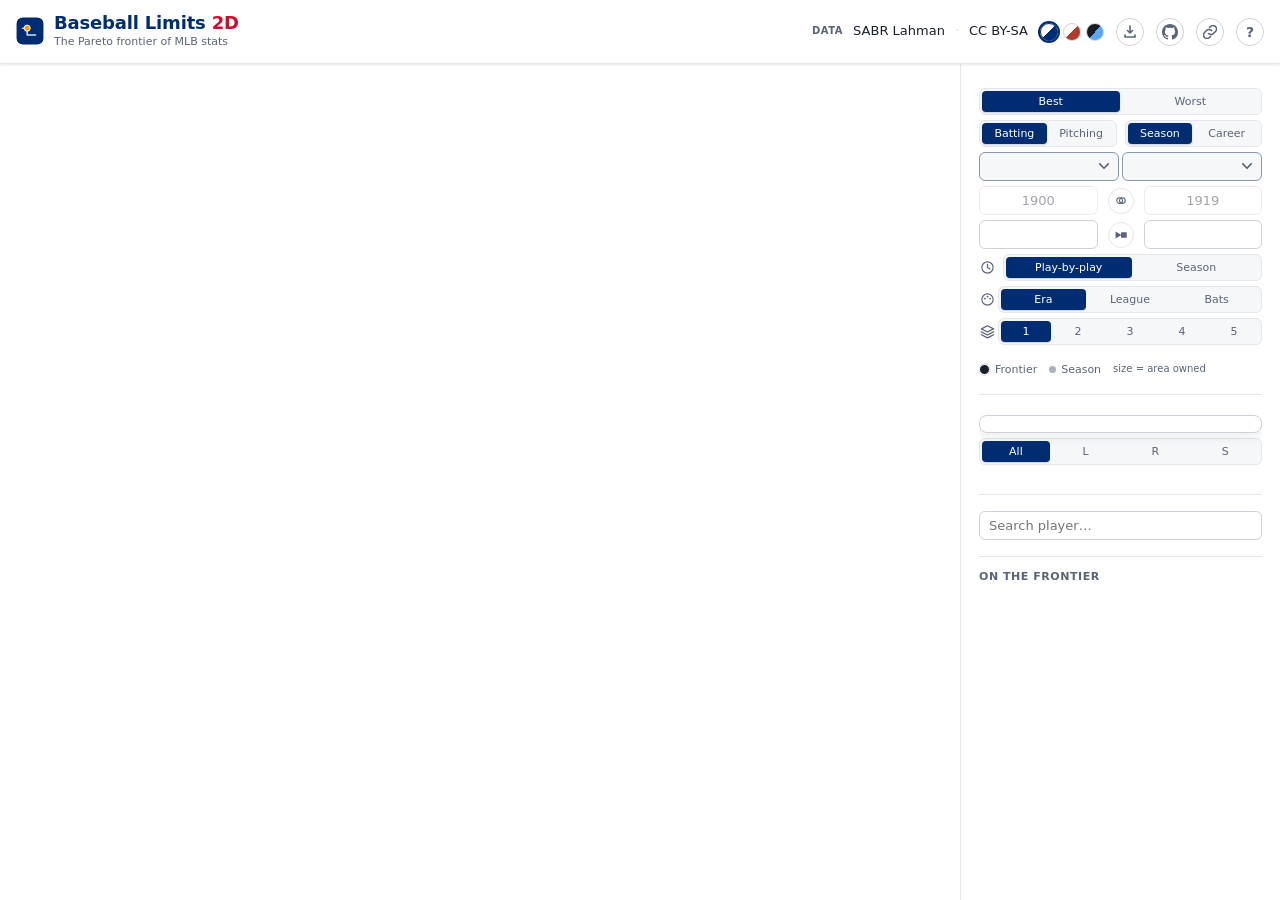
==== commit 10a319ae: "Add a clock icon to the granularity seg-control (match the other rows) The [Play-by-play | Season] g" ====
--- a/index.html
+++ b/index.html
@@ -247,6 +247,12 @@
                     <!-- Smooth (game-by-game) cursor: animates game by game from play-by-play.
                          Scrubber + date + the speed row below appear when on. -->
                     <div class="ctl-field ctl-field--inline ctl-smooth-row">
+                        <span class="ctl-icon" title="How the cursor moves through time" aria-hidden="true">
+                            <svg width="15" height="15" viewBox="0 0 16 16" fill="none" stroke="currentColor" stroke-width="1.3" stroke-linecap="round" stroke-linejoin="round">
+                                <circle cx="8" cy="8" r="6"/>
+                                <path d="M8 4.6V8l2.6 1.6"/>
+                            </svg>
+                        </span>
                         <div class="seg-group" id="pbp-gran-seg" role="group" aria-label="Animation granularity" title="How the cursor moves through time">
                             <button type="button" class="seg-btn active" data-gran="pbp" title="Animate game by game (full date)">Play-by-play</button>
                             <button type="button" class="seg-btn" data-gran="season" title="Step season by season (year only)">Season</button>
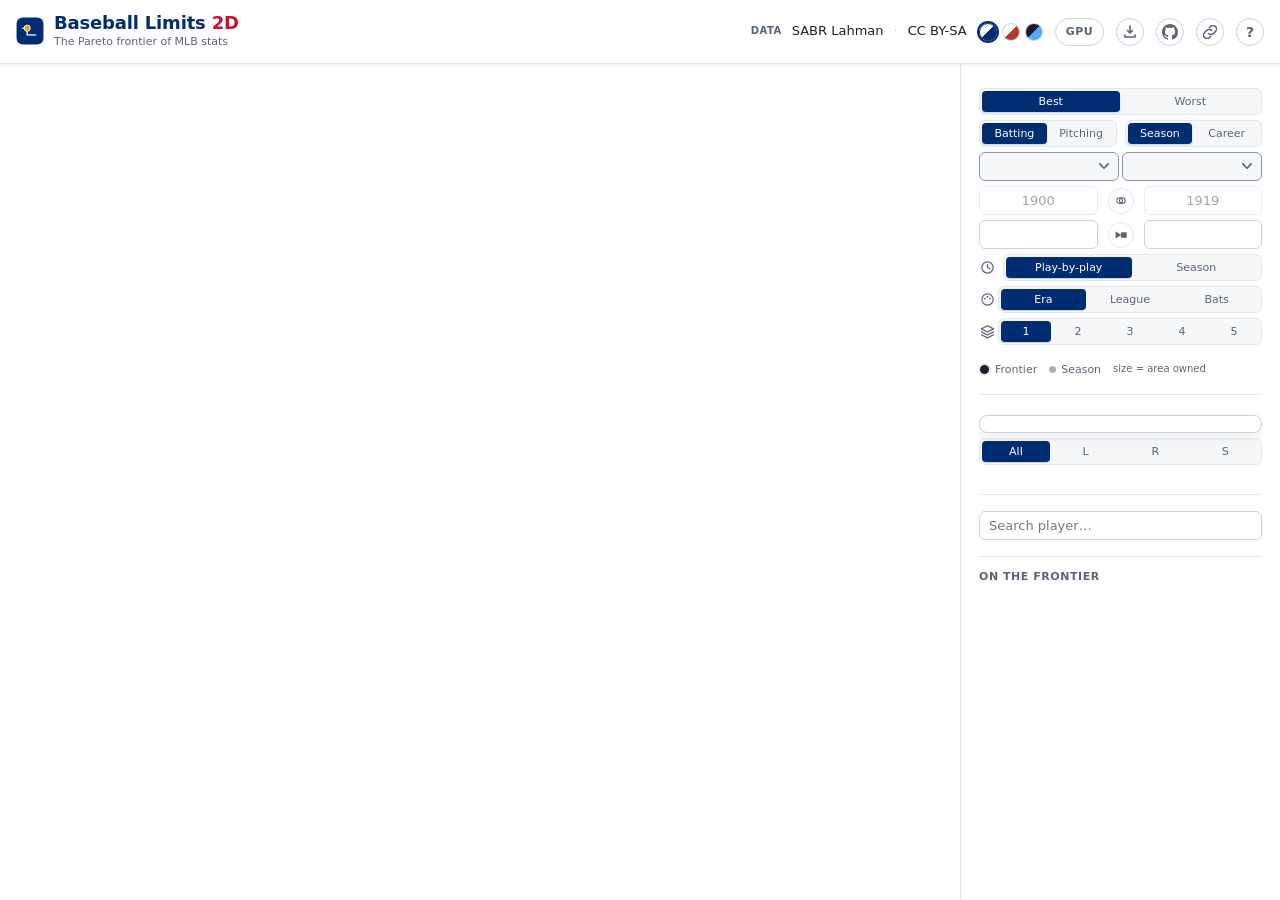
==== commit 45065bcf: "webgpu-integration Phase 4: GPU compute-accumulate cloud + header toggle + perf Adds an optional GPU" ====
--- a/index.html
+++ b/index.html
@@ -60,6 +60,7 @@
                 <button type="button" class="theme-btn" data-theme="editorial" title="Editorial theme" aria-label="Editorial theme"></button>
                 <button type="button" class="theme-btn" data-theme="dark" title="Night theme" aria-label="Night theme"></button>
             </div>
+            <button class="renderer-toggle" id="renderer-toggle" type="button" aria-pressed="false" aria-label="Toggle WebGPU rendering" title="Render the point cloud on the GPU (experimental)">GPU</button>
             <button class="icon-btn" id="export-btn" type="button" aria-label="Download SVG" title="Download SVG">
                 <svg width="14" height="14" viewBox="0 0 14 14" aria-hidden="true" fill="none" stroke="currentColor" stroke-width="1.6" stroke-linecap="round" stroke-linejoin="round"><path d="M7 1v7M4.5 5.5L7 8l2.5-2.5"/><path d="M2 10v2h10v-2"/></svg>
             </button>
@@ -185,13 +186,6 @@
         </section>
 
         <aside class="controls-region" aria-label="Filters">
-            <!-- Mobile-only: keep the axis selectors (the primary control) one tap
-                 away without opening the drawer. Mirrors #x/y-axis-select. -->
-            <div class="mobile-axis-bar" id="mobile-axis-bar">
-                <select id="x-axis-mobile" class="field" aria-label="X axis statistic" title="X axis statistic"></select>
-                <span class="mobile-axis-vs">vs</span>
-                <select id="y-axis-mobile" class="field" aria-label="Y axis statistic" title="Y axis statistic"></select>
-            </div>
             <button class="controls-toggle" id="controls-toggle" type="button" aria-expanded="false" aria-controls="controls-panel">
                 <span>Controls</span>
                 <svg class="chevron" width="16" height="16" viewBox="0 0 16 16" aria-hidden="true">
--- a/styles.css
+++ b/styles.css
@@ -152,6 +152,36 @@
 .export-wrap {
     position: relative;
     flex: 0 0 auto;
+}
+
+/* Experimental WebGPU backend toggle — a compact text pill in the header. Muted
+   until enabled, accented when GPU rendering is live; disabled when WebGPU is
+   unavailable. */
+.renderer-toggle {
+    flex: 0 0 auto;
+    height: 28px;
+    padding: 0 10px;
+    border-radius: 14px;
+    border: 1px solid var(--border-strong);
+    background: var(--panel);
+    color: var(--text-muted);
+    font: 700 11px/1 var(--font-sans, sans-serif);
+    letter-spacing: 0.04em;
+    cursor: pointer;
+    transition: all var(--transition);
+}
+.renderer-toggle:hover:not(:disabled) {
+    color: var(--mlb-blue);
+    border-color: var(--mlb-blue);
+}
+.renderer-toggle.active {
+    background: var(--mlb-blue);
+    border-color: var(--mlb-blue);
+    color: #fff;
+}
+.renderer-toggle:disabled {
+    opacity: 0.4;
+    cursor: not-allowed;
 }
 
 /* Color-theme switcher — compact swatches (each previews its theme's panel +
@@ -1087,33 +1117,6 @@
     overflow: hidden;
 }
 
-/* Mobile axis bar — a persistent compact X-vs-Y selector above the drawer so
-   the chart's primary control isn't buried in the collapsed panel. Desktop
-   hides it (the sidebar always shows the full axis row). */
-.mobile-axis-bar {
-    display: flex;
-    align-items: center;
-    gap: 8px;
-    padding: 8px 16px;
-    border-top: 1px solid var(--border);
-    background: var(--panel);
-}
-.mobile-axis-bar select.field {
-    flex: 1 1 0;
-    min-width: 0;
-    font-weight: 600;
-    border-color: color-mix(in srgb, var(--mlb-blue) 35%, var(--border-strong));
-    background-color: color-mix(in srgb, var(--mlb-blue) 4%, var(--panel));
-}
-.mobile-axis-vs {
-    flex: 0 0 auto;
-    font-size: 11px;
-    font-weight: 600;
-    text-transform: uppercase;
-    letter-spacing: 0.04em;
-    color: var(--text-muted);
-}
-
 .controls-toggle {
     display: flex;
     align-items: center;
@@ -2181,10 +2184,6 @@
         overflow: hidden;          /* panel handles vertical layout below */
     }
     .controls-toggle {
-        display: none;
-    }
-    /* Desktop sidebar always shows the full axis row — the mobile bar is redundant. */
-    .mobile-axis-bar {
         display: none;
     }
     .controls-panel {
@@ -2363,9 +2362,26 @@
    the chosen stats and best/worst, set per-frame via data-corner). */
 .pbp-overlay { position: absolute; inset: 0; z-index: 4; pointer-events: none; }
 .pbp-overlay[hidden] { display: none; }
+/* Media-player progress bar: a slim inset track with a red "played" fill (driven by
+   the --pct var from JS) and a small round thumb — replaces the clunky native slider. */
 .pbp-overlay .pbp-scrubber {
-    position: absolute; left: 0; right: 0; bottom: 0; width: 100%; margin: 0;
-    pointer-events: auto; accent-color: var(--mlb-red);
+    position: absolute; left: 12px; right: 12px; bottom: 7px; width: auto; height: 16px; margin: 0;
+    -webkit-appearance: none; appearance: none; background: transparent; pointer-events: auto; cursor: pointer;
+}
+.pbp-overlay .pbp-scrubber::-webkit-slider-runnable-track {
+    height: 5px; border-radius: 3px;
+    background: linear-gradient(to right, var(--mlb-red) var(--pct, 0%), rgba(130,140,160,0.3) var(--pct, 0%));
+}
+.pbp-overlay .pbp-scrubber::-webkit-slider-thumb {
+    -webkit-appearance: none; appearance: none; margin-top: -4.5px;
+    width: 13px; height: 13px; border-radius: 50%;
+    background: #fff; border: 2px solid var(--mlb-red); box-shadow: 0 1px 3px rgba(0,0,0,.3);
+}
+.pbp-overlay .pbp-scrubber::-moz-range-track { height: 5px; border-radius: 3px; background: rgba(130,140,160,0.3); }
+.pbp-overlay .pbp-scrubber::-moz-range-progress { height: 5px; border-radius: 3px; background: var(--mlb-red); }
+.pbp-overlay .pbp-scrubber::-moz-range-thumb {
+    width: 13px; height: 13px; border-radius: 50%;
+    background: #fff; border: 2px solid var(--mlb-red); box-shadow: 0 1px 3px rgba(0,0,0,.3);
 }
 .pbp-overlay .pbp-date {
     position: absolute; display: flex; flex-direction: column; line-height: 1;
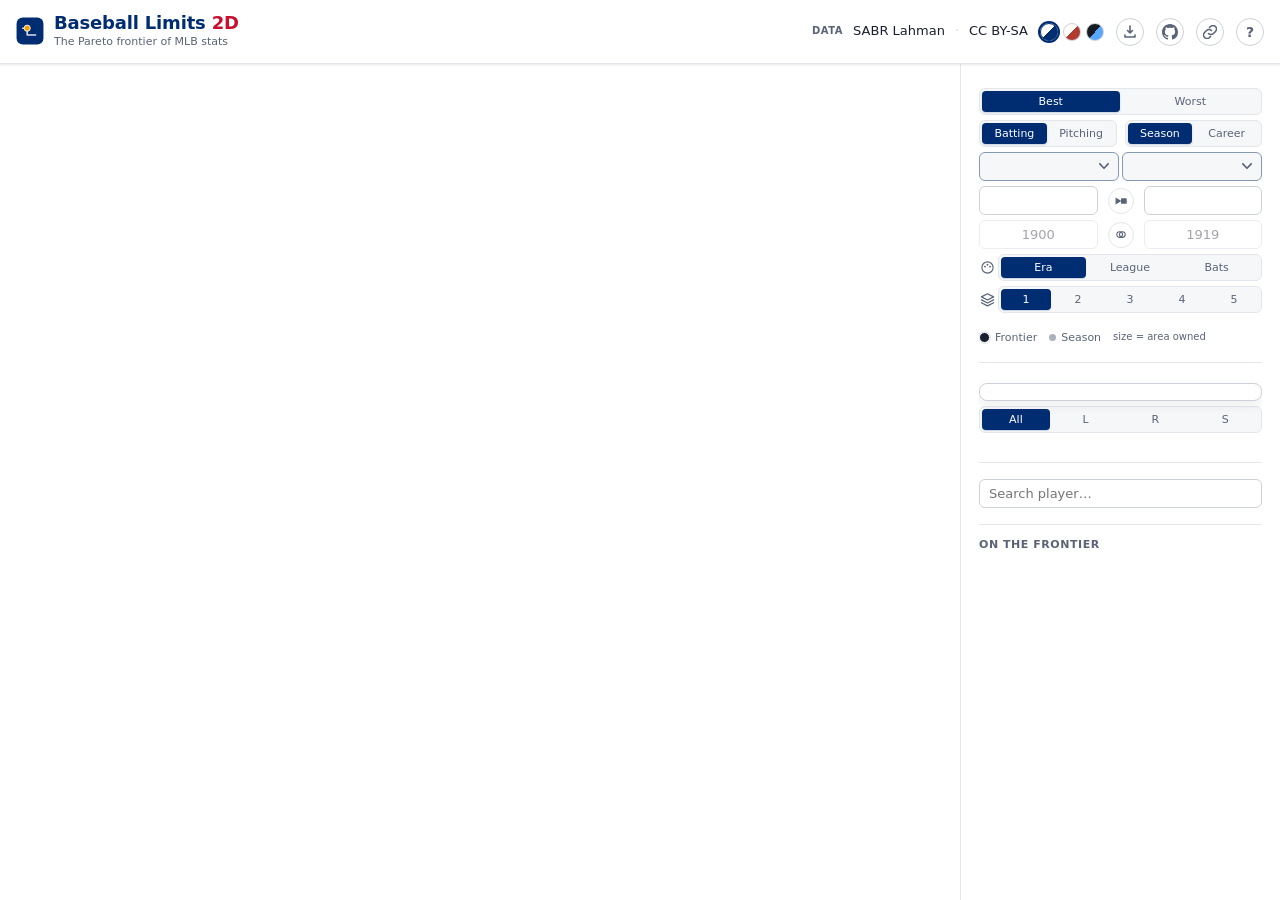
==== commit f11f3ffe: "deploy main → site root (one-off; preserves experimental/ previews)" ====
--- a/index.html
+++ b/index.html
@@ -60,7 +60,6 @@
                 <button type="button" class="theme-btn" data-theme="editorial" title="Editorial theme" aria-label="Editorial theme"></button>
                 <button type="button" class="theme-btn" data-theme="dark" title="Night theme" aria-label="Night theme"></button>
             </div>
-            <button class="renderer-toggle" id="renderer-toggle" type="button" aria-pressed="false" aria-label="Toggle WebGPU rendering" title="Render the point cloud on the GPU (experimental)">GPU</button>
             <button class="icon-btn" id="export-btn" type="button" aria-label="Download SVG" title="Download SVG">
                 <svg width="14" height="14" viewBox="0 0 14 14" aria-hidden="true" fill="none" stroke="currentColor" stroke-width="1.6" stroke-linecap="round" stroke-linejoin="round"><path d="M7 1v7M4.5 5.5L7 8l2.5-2.5"/><path d="M2 10v2h10v-2"/></svg>
             </button>
@@ -153,16 +152,6 @@
 
     <main class="app-main">
         <section class="chart-region" aria-label="Scatter plot">
-            <!-- Play-by-play overlay: a prominent fixed-position date readout (big year)
-                 + the progress bar, pinned over the chart so the sidebar controls don't
-                 reflow as the date width changes during the animation. -->
-            <div class="pbp-overlay" id="pbp-overlay" hidden>
-                <div class="pbp-date" id="pbp-date" data-corner="tr" aria-live="off">
-                    <span class="pbp-dt-y"></span>
-                    <span class="pbp-dt-md"><span class="pbp-dt-d"></span> <span class="pbp-dt-m"></span></span>
-                </div>
-                <input type="range" id="pbp-scrubber" class="pbp-scrubber" min="0" max="0" value="0" aria-label="Time cursor" title="Drag through time">
-            </div>
             <div class="loading-indicator" id="loading-indicator" role="status" aria-live="polite">
                 <span class="spinner" aria-hidden="true"></span>
                 <span>Loading data…</span>
@@ -186,6 +175,13 @@
         </section>
 
         <aside class="controls-region" aria-label="Filters">
+            <!-- Mobile-only: keep the axis selectors (the primary control) one tap
+                 away without opening the drawer. Mirrors #x/y-axis-select. -->
+            <div class="mobile-axis-bar" id="mobile-axis-bar">
+                <select id="x-axis-mobile" class="field" aria-label="X axis statistic" title="X axis statistic"></select>
+                <span class="mobile-axis-vs">vs</span>
+                <select id="y-axis-mobile" class="field" aria-label="Y axis statistic" title="Y axis statistic"></select>
+            </div>
             <button class="controls-toggle" id="controls-toggle" type="button" aria-expanded="false" aria-controls="controls-panel">
                 <span>Controls</span>
                 <svg class="chevron" width="16" height="16" viewBox="0 0 16 16" aria-hidden="true">
@@ -219,8 +215,16 @@
                         <select id="x-axis-select" class="field" aria-label="X axis statistic" title="X axis statistic"></select>
                         <select id="y-axis-select" class="field" aria-label="Y axis statistic" title="Y axis statistic"></select>
                     </div>
-                    <!-- Comparison-era range (era-vs-era overlay), aligned ABOVE the
-                         primary range. The center overlap-icon button enables/disables it;
+                    <div class="ctl-field ctl-field--inline ctl-year-row">
+                        <input type="number" id="s-year-select" class="field" inputmode="numeric" aria-label="Start year" title="Start year">
+                        <button type="button" id="anim-play-btn" class="anim-play-btn" title="Animate frontier evolution" aria-label="Play frontier animation">
+                            <svg id="anim-icon-play" width="11" height="12" viewBox="0 0 11 12" fill="currentColor"><polygon points="1,0 11,6 1,12"/></svg>
+                            <svg id="anim-icon-stop" width="10" height="10" viewBox="0 0 10 10" fill="currentColor" hidden><rect width="10" height="10" rx="1"/></svg>
+                        </button>
+                        <input type="number" id="e-year-select" class="field" inputmode="numeric" aria-label="End year" title="End year">
+                    </div>
+                    <!-- Comparison-era range, aligned under the primary range. The center
+                         overlap-icon button enables/disables it (mirrors the ▶ position);
                          the year inputs stay dimmed + disabled until it's on. -->
                     <div class="ctl-field ctl-field--inline ctl-year-row" id="era-b-row">
                         <input type="number" id="sb-year-select" class="field" inputmode="numeric" aria-label="Comparison start year" title="Comparison era start" value="1900" disabled>
@@ -228,48 +232,6 @@
                             <svg width="13" height="13" viewBox="0 0 16 16" fill="none" stroke="currentColor" stroke-width="1.4" aria-hidden="true"><circle cx="6.2" cy="8" r="3.8"/><circle cx="9.8" cy="8" r="3.8"/></svg>
                         </button>
                         <input type="number" id="eb-year-select" class="field" inputmode="numeric" aria-label="Comparison end year" title="Comparison era end" value="1919" disabled>
-                    </div>
-                    <!-- Primary year range. The center ▶ plays the frontier/smooth animation. -->
-                    <div class="ctl-field ctl-field--inline ctl-year-row">
-                        <input type="number" id="s-year-select" class="field" inputmode="numeric" aria-label="Start year" title="Start year">
-                        <button type="button" id="anim-play-btn" class="anim-play-btn" title="Animate frontier evolution" aria-label="Play frontier animation">
-                            <svg id="anim-icon-play" width="11" height="12" viewBox="0 0 11 12" fill="currentColor"><polygon points="1,0 11,6 1,12"/></svg>
-                            <svg id="anim-icon-stop" width="10" height="10" viewBox="0 0 10 10" fill="currentColor" hidden><rect width="10" height="10" rx="1"/></svg>
-                        </button>
-                        <input type="number" id="e-year-select" class="field" inputmode="numeric" aria-label="End year" title="End year">
-                    </div>
-                    <!-- Smooth (game-by-game) cursor: animates game by game from play-by-play.
-                         Scrubber + date + the speed row below appear when on. -->
-                    <div class="ctl-field ctl-field--inline ctl-smooth-row">
-                        <span class="ctl-icon" title="How the cursor moves through time" aria-hidden="true">
-                            <svg width="15" height="15" viewBox="0 0 16 16" fill="none" stroke="currentColor" stroke-width="1.3" stroke-linecap="round" stroke-linejoin="round">
-                                <circle cx="8" cy="8" r="6"/>
-                                <path d="M8 4.6V8l2.6 1.6"/>
-                            </svg>
-                        </span>
-                        <div class="seg-group" id="pbp-gran-seg" role="group" aria-label="Animation granularity" title="How the cursor moves through time">
-                            <button type="button" class="seg-btn active" data-gran="pbp" title="Animate game by game (full date)">Play-by-play</button>
-                            <button type="button" class="seg-btn" data-gran="season" title="Step season by season (year only)">Season</button>
-                        </div>
-                        <button type="button" id="group-career-toggle" class="seg-btn" aria-pressed="false" title="Race the selected players' cumulative careers through stat-space" hidden>Group careers</button>
-                    </div>
-                    <!-- Playback speed — segmented, like the layers control. Shown with smooth. -->
-                    <div class="ctl-field ctl-field--inline ctl-speed-row" id="pbp-speed-row" hidden>
-                        <span class="ctl-icon" title="Playback speed" aria-hidden="true">
-                            <svg width="15" height="15" viewBox="0 0 16 16" fill="none" stroke="currentColor" stroke-width="1.3" stroke-linecap="round" stroke-linejoin="round">
-                                <path d="M3 11.6 A 5.4 5.4 0 1 1 13 11.6"/>
-                                <path d="M8 11.2 11.4 6.4"/>
-                                <circle cx="8" cy="11.4" r="1" fill="currentColor" stroke="none"/>
-                            </svg>
-                        </span>
-                        <div class="seg-group" role="group" id="pbp-speed-seg" aria-label="Playback speed" title="Playback speed">
-                            <button type="button" class="seg-btn" data-speed="0.25">0.25×</button>
-                            <button type="button" class="seg-btn" data-speed="0.5">0.5×</button>
-                            <button type="button" class="seg-btn active" data-speed="1">1×</button>
-                            <button type="button" class="seg-btn" data-speed="2">2×</button>
-                            <button type="button" class="seg-btn" data-speed="4">4×</button>
-                            <button type="button" class="seg-btn" data-speed="8">8×</button>
-                        </div>
                     </div>
                     <div class="ctl-field ctl-field--inline ctl-colorby-row">
                         <span class="ctl-icon" title="Color dots by" aria-hidden="true">
--- a/styles.css
+++ b/styles.css
@@ -154,36 +154,6 @@
     flex: 0 0 auto;
 }
 
-/* Experimental WebGPU backend toggle — a compact text pill in the header. Muted
-   until enabled, accented when GPU rendering is live; disabled when WebGPU is
-   unavailable. */
-.renderer-toggle {
-    flex: 0 0 auto;
-    height: 28px;
-    padding: 0 10px;
-    border-radius: 14px;
-    border: 1px solid var(--border-strong);
-    background: var(--panel);
-    color: var(--text-muted);
-    font: 700 11px/1 var(--font-sans, sans-serif);
-    letter-spacing: 0.04em;
-    cursor: pointer;
-    transition: all var(--transition);
-}
-.renderer-toggle:hover:not(:disabled) {
-    color: var(--mlb-blue);
-    border-color: var(--mlb-blue);
-}
-.renderer-toggle.active {
-    background: var(--mlb-blue);
-    border-color: var(--mlb-blue);
-    color: #fff;
-}
-.renderer-toggle:disabled {
-    opacity: 0.4;
-    cursor: not-allowed;
-}
-
 /* Color-theme switcher — compact swatches (each previews its theme's panel +
    accent) so it fits the dense header without wide text labels. */
 .theme-switch {
@@ -395,21 +365,7 @@
     height: 100%;
     display: block;
     max-width: 100%;
-    position: absolute;
-    inset: 0;
-    z-index: 2;
-}
-
-.plot-canvas {
-    position: absolute;
-    inset: 0;
-    width: 100%;
-    height: 100%;
-    z-index: 1;
-    pointer-events: none;
-}
-
-.plot-canvas--foreground { z-index: 1; }
+}
 
 .regular-point {
     fill-opacity: 0.4;
@@ -1117,6 +1073,33 @@
     overflow: hidden;
 }
 
+/* Mobile axis bar — a persistent compact X-vs-Y selector above the drawer so
+   the chart's primary control isn't buried in the collapsed panel. Desktop
+   hides it (the sidebar always shows the full axis row). */
+.mobile-axis-bar {
+    display: flex;
+    align-items: center;
+    gap: 8px;
+    padding: 8px 16px;
+    border-top: 1px solid var(--border);
+    background: var(--panel);
+}
+.mobile-axis-bar select.field {
+    flex: 1 1 0;
+    min-width: 0;
+    font-weight: 600;
+    border-color: color-mix(in srgb, var(--mlb-blue) 35%, var(--border-strong));
+    background-color: color-mix(in srgb, var(--mlb-blue) 4%, var(--panel));
+}
+.mobile-axis-vs {
+    flex: 0 0 auto;
+    font-size: 11px;
+    font-weight: 600;
+    text-transform: uppercase;
+    letter-spacing: 0.04em;
+    color: var(--text-muted);
+}
+
 .controls-toggle {
     display: flex;
     align-items: center;
@@ -2184,6 +2167,10 @@
         overflow: hidden;          /* panel handles vertical layout below */
     }
     .controls-toggle {
+        display: none;
+    }
+    /* Desktop sidebar always shows the full axis row — the mobile bar is redundant. */
+    .mobile-axis-bar {
         display: none;
     }
     .controls-panel {
@@ -2346,56 +2333,6 @@
     background: color-mix(in srgb, var(--mlb-red) 8%, transparent);
 }
 
-/* Smooth (game-by-game) cursor row: a Retrosheet sub-season scrubber. */
-.ctl-smooth-row { gap: 8px; align-items: center; flex-wrap: wrap; }
-.ctl-smooth-row #group-career-toggle { white-space: nowrap; }
-/* Granularity seg-group disabled when the cursor is off (non-eligible axes → static). */
-#pbp-gran-seg.disabled { opacity: 0.5; }
-#pbp-gran-seg .seg-btn:disabled { cursor: default; }
-/* Playback-speed segmented control: tabular numerals + tighter padding so 6 options
-   (0.25×…8×) fit one row, matching the depth/layers seg-group. */
-.ctl-speed-row .seg-btn { font-variant-numeric: tabular-nums; padding-left: 2px; padding-right: 2px; }
-
-/* ── Play-by-play overlay (on the chart) ──────────────────────────────────────
-   Progress bar pinned to the BOTTOM (media-player style); the date is a big, faint
-   watermark in the chart's EMPTY corner (the frontier's "ideal" corner — flips with
-   the chosen stats and best/worst, set per-frame via data-corner). */
-.pbp-overlay { position: absolute; inset: 0; z-index: 4; pointer-events: none; }
-.pbp-overlay[hidden] { display: none; }
-/* Media-player progress bar: a slim inset track with a red "played" fill (driven by
-   the --pct var from JS) and a small round thumb — replaces the clunky native slider. */
-.pbp-overlay .pbp-scrubber {
-    position: absolute; left: 12px; right: 12px; bottom: 7px; width: auto; height: 16px; margin: 0;
-    -webkit-appearance: none; appearance: none; background: transparent; pointer-events: auto; cursor: pointer;
-}
-.pbp-overlay .pbp-scrubber::-webkit-slider-runnable-track {
-    height: 5px; border-radius: 3px;
-    background: linear-gradient(to right, var(--mlb-red) var(--pct, 0%), rgba(130,140,160,0.3) var(--pct, 0%));
-}
-.pbp-overlay .pbp-scrubber::-webkit-slider-thumb {
-    -webkit-appearance: none; appearance: none; margin-top: -4.5px;
-    width: 13px; height: 13px; border-radius: 50%;
-    background: #fff; border: 2px solid var(--mlb-red); box-shadow: 0 1px 3px rgba(0,0,0,.3);
-}
-.pbp-overlay .pbp-scrubber::-moz-range-track { height: 5px; border-radius: 3px; background: rgba(130,140,160,0.3); }
-.pbp-overlay .pbp-scrubber::-moz-range-progress { height: 5px; border-radius: 3px; background: var(--mlb-red); }
-.pbp-overlay .pbp-scrubber::-moz-range-thumb {
-    width: 13px; height: 13px; border-radius: 50%;
-    background: #fff; border: 2px solid var(--mlb-red); box-shadow: 0 1px 3px rgba(0,0,0,.3);
-}
-.pbp-overlay .pbp-date {
-    position: absolute; display: flex; flex-direction: column; line-height: 1;
-    font-variant-numeric: tabular-nums; color: var(--text, #1a2230);
-}
-.pbp-overlay .pbp-date[data-corner$="r"] { right: 16px; align-items: flex-end; text-align: right; }
-.pbp-overlay .pbp-date[data-corner$="l"] { left: 16px; align-items: flex-start; }
-.pbp-overlay .pbp-date[data-corner^="t"] { top: 12px; }
-.pbp-overlay .pbp-date[data-corner^="b"] { bottom: 26px; }   /* clear the bottom scrubber */
-.pbp-overlay .pbp-dt-y { font-size: 52px; font-weight: 800; opacity: 0.5; letter-spacing: -1px; }
-.pbp-overlay .pbp-dt-md { font-size: 16px; font-weight: 600; opacity: 0.5; }
-.pbp-overlay .pbp-dt-d { display: inline-block; min-width: 1.4ch; text-align: right; }
-.pbp-overlay .pbp-dt-m { display: inline-block; min-width: 2.6ch; }
-
 @media (min-width: 1200px) {
     :root { --sidebar-w: 320px; }
     .controls-panel { padding: 18px; }
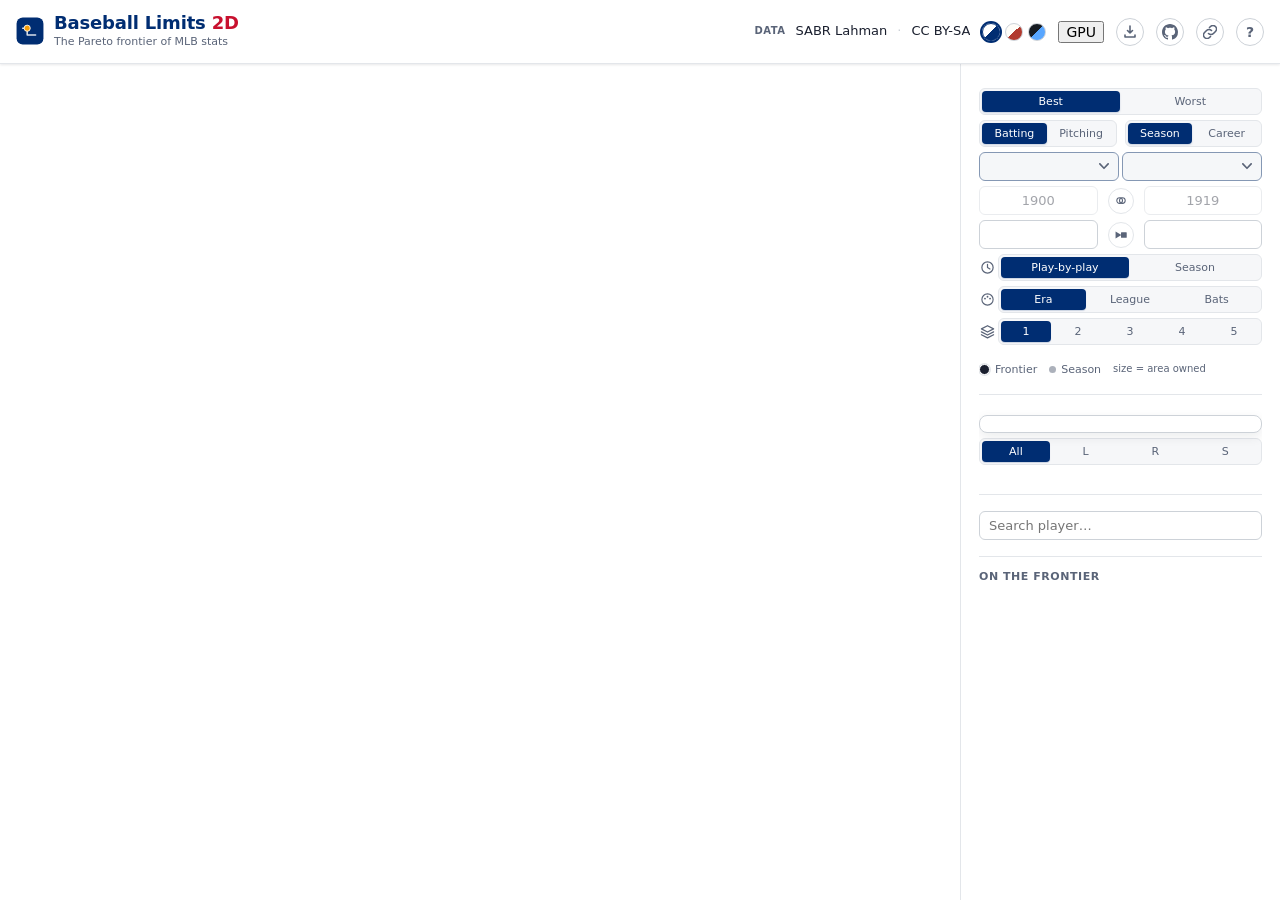
==== commit 4f1f11be: "feat(webgpu): G0 retained-scene GPU dot renderer (?gpugraph=1) First G-track phase (docs/webgpu-grap" ====
--- a/index.html
+++ b/index.html
@@ -31,6 +31,7 @@
     <link rel="stylesheet" href="styles.css">
     <script src="https://d3js.org/d3.v7.min.js" defer></script>
     <script src="script.js" defer></script>
+    <script src="webgpu-graph.js" defer></script>
     <script src="tour.js" defer></script>
 </head>
 <body>
@@ -60,6 +61,8 @@
                 <button type="button" class="theme-btn" data-theme="editorial" title="Editorial theme" aria-label="Editorial theme"></button>
                 <button type="button" class="theme-btn" data-theme="dark" title="Night theme" aria-label="Night theme"></button>
             </div>
+            <button class="renderer-toggle" id="renderer-toggle" type="button" aria-pressed="false" aria-label="Toggle WebGPU rendering" title="Render the point cloud on the GPU (experimental)">GPU</button>
+            <button class="renderer-toggle gpustream-toggle" id="gpustream-toggle" type="button" aria-pressed="false" aria-label="Toggle GPU spring streaming" title="Full-GPU spring streaming (experimental; needs GPU on)" hidden>spring</button>
             <button class="icon-btn" id="export-btn" type="button" aria-label="Download SVG" title="Download SVG">
                 <svg width="14" height="14" viewBox="0 0 14 14" aria-hidden="true" fill="none" stroke="currentColor" stroke-width="1.6" stroke-linecap="round" stroke-linejoin="round"><path d="M7 1v7M4.5 5.5L7 8l2.5-2.5"/><path d="M2 10v2h10v-2"/></svg>
             </button>
@@ -152,6 +155,16 @@
 
     <main class="app-main">
         <section class="chart-region" aria-label="Scatter plot">
+            <!-- Play-by-play overlay: a prominent fixed-position date readout (big year)
+                 + the progress bar, pinned over the chart so the sidebar controls don't
+                 reflow as the date width changes during the animation. -->
+            <div class="pbp-overlay" id="pbp-overlay" hidden>
+                <div class="pbp-date" id="pbp-date" data-corner="tr" aria-live="off">
+                    <span class="pbp-dt-y"></span>
+                    <span class="pbp-dt-md"><span class="pbp-dt-d"></span> <span class="pbp-dt-m"></span></span>
+                </div>
+                <input type="range" id="pbp-scrubber" class="pbp-scrubber" min="0" max="0" value="0" aria-label="Time cursor" title="Drag through time">
+            </div>
             <div class="loading-indicator" id="loading-indicator" role="status" aria-live="polite">
                 <span class="spinner" aria-hidden="true"></span>
                 <span>Loading data…</span>
@@ -175,13 +188,6 @@
         </section>
 
         <aside class="controls-region" aria-label="Filters">
-            <!-- Mobile-only: keep the axis selectors (the primary control) one tap
-                 away without opening the drawer. Mirrors #x/y-axis-select. -->
-            <div class="mobile-axis-bar" id="mobile-axis-bar">
-                <select id="x-axis-mobile" class="field" aria-label="X axis statistic" title="X axis statistic"></select>
-                <span class="mobile-axis-vs">vs</span>
-                <select id="y-axis-mobile" class="field" aria-label="Y axis statistic" title="Y axis statistic"></select>
-            </div>
             <button class="controls-toggle" id="controls-toggle" type="button" aria-expanded="false" aria-controls="controls-panel">
                 <span>Controls</span>
                 <svg class="chevron" width="16" height="16" viewBox="0 0 16 16" aria-hidden="true">
@@ -215,6 +221,17 @@
                         <select id="x-axis-select" class="field" aria-label="X axis statistic" title="X axis statistic"></select>
                         <select id="y-axis-select" class="field" aria-label="Y axis statistic" title="Y axis statistic"></select>
                     </div>
+                    <!-- Comparison-era range (era-vs-era overlay), aligned ABOVE the
+                         primary range. The center overlap-icon button enables/disables it;
+                         the year inputs stay dimmed + disabled until it's on. -->
+                    <div class="ctl-field ctl-field--inline ctl-year-row" id="era-b-row">
+                        <input type="number" id="sb-year-select" class="field" inputmode="numeric" aria-label="Comparison start year" title="Comparison era start" value="1900" disabled>
+                        <button type="button" id="era-compare-toggle" class="anim-play-btn era-compare-btn" aria-pressed="false" aria-label="Compare a second era" title="Compare a second era">
+                            <svg width="13" height="13" viewBox="0 0 16 16" fill="none" stroke="currentColor" stroke-width="1.4" aria-hidden="true"><circle cx="6.2" cy="8" r="3.8"/><circle cx="9.8" cy="8" r="3.8"/></svg>
+                        </button>
+                        <input type="number" id="eb-year-select" class="field" inputmode="numeric" aria-label="Comparison end year" title="Comparison era end" value="1919" disabled>
+                    </div>
+                    <!-- Primary year range. The center ▶ plays the frontier/smooth animation. -->
                     <div class="ctl-field ctl-field--inline ctl-year-row">
                         <input type="number" id="s-year-select" class="field" inputmode="numeric" aria-label="Start year" title="Start year">
                         <button type="button" id="anim-play-btn" class="anim-play-btn" title="Animate frontier evolution" aria-label="Play frontier animation">
@@ -223,15 +240,38 @@
                         </button>
                         <input type="number" id="e-year-select" class="field" inputmode="numeric" aria-label="End year" title="End year">
                     </div>
-                    <!-- Comparison-era range, aligned under the primary range. The center
-                         overlap-icon button enables/disables it (mirrors the ▶ position);
-                         the year inputs stay dimmed + disabled until it's on. -->
-                    <div class="ctl-field ctl-field--inline ctl-year-row" id="era-b-row">
-                        <input type="number" id="sb-year-select" class="field" inputmode="numeric" aria-label="Comparison start year" title="Comparison era start" value="1900" disabled>
-                        <button type="button" id="era-compare-toggle" class="anim-play-btn era-compare-btn" aria-pressed="false" aria-label="Compare a second era" title="Compare a second era">
-                            <svg width="13" height="13" viewBox="0 0 16 16" fill="none" stroke="currentColor" stroke-width="1.4" aria-hidden="true"><circle cx="6.2" cy="8" r="3.8"/><circle cx="9.8" cy="8" r="3.8"/></svg>
-                        </button>
-                        <input type="number" id="eb-year-select" class="field" inputmode="numeric" aria-label="Comparison end year" title="Comparison era end" value="1919" disabled>
+                    <!-- Smooth (game-by-game) cursor: animates game by game from play-by-play.
+                         Scrubber + date + the speed row below appear when on. -->
+                    <div class="ctl-field ctl-field--inline ctl-smooth-row">
+                        <span class="ctl-icon" title="How the cursor moves through time" aria-hidden="true">
+                            <svg width="15" height="15" viewBox="0 0 16 16" fill="none" stroke="currentColor" stroke-width="1.3" stroke-linecap="round" stroke-linejoin="round">
+                                <circle cx="8" cy="8" r="6"/>
+                                <path d="M8 4.6V8l2.6 1.6"/>
+                            </svg>
+                        </span>
+                        <div class="seg-group" id="pbp-gran-seg" role="group" aria-label="Animation granularity" title="How the cursor moves through time">
+                            <button type="button" class="seg-btn active" data-gran="pbp" title="Animate game by game (full date)">Play-by-play</button>
+                            <button type="button" class="seg-btn" data-gran="season" title="Step season by season (year only)">Season</button>
+                        </div>
+                        <button type="button" id="group-career-toggle" class="seg-btn" aria-pressed="false" title="Race the selected players' cumulative careers through stat-space" hidden>Group careers</button>
+                    </div>
+                    <!-- Playback speed — segmented, like the layers control. Shown with smooth. -->
+                    <div class="ctl-field ctl-field--inline ctl-speed-row" id="pbp-speed-row" hidden>
+                        <span class="ctl-icon" title="Playback speed" aria-hidden="true">
+                            <svg width="15" height="15" viewBox="0 0 16 16" fill="none" stroke="currentColor" stroke-width="1.3" stroke-linecap="round" stroke-linejoin="round">
+                                <path d="M3 11.6 A 5.4 5.4 0 1 1 13 11.6"/>
+                                <path d="M8 11.2 11.4 6.4"/>
+                                <circle cx="8" cy="11.4" r="1" fill="currentColor" stroke="none"/>
+                            </svg>
+                        </span>
+                        <div class="seg-group" role="group" id="pbp-speed-seg" aria-label="Playback speed" title="Playback speed">
+                            <button type="button" class="seg-btn" data-speed="0.25">0.25×</button>
+                            <button type="button" class="seg-btn" data-speed="0.5">0.5×</button>
+                            <button type="button" class="seg-btn active" data-speed="1">1×</button>
+                            <button type="button" class="seg-btn" data-speed="2">2×</button>
+                            <button type="button" class="seg-btn" data-speed="4">4×</button>
+                            <button type="button" class="seg-btn" data-speed="8">8×</button>
+                        </div>
                     </div>
                     <div class="ctl-field ctl-field--inline ctl-colorby-row">
                         <span class="ctl-icon" title="Color dots by" aria-hidden="true">
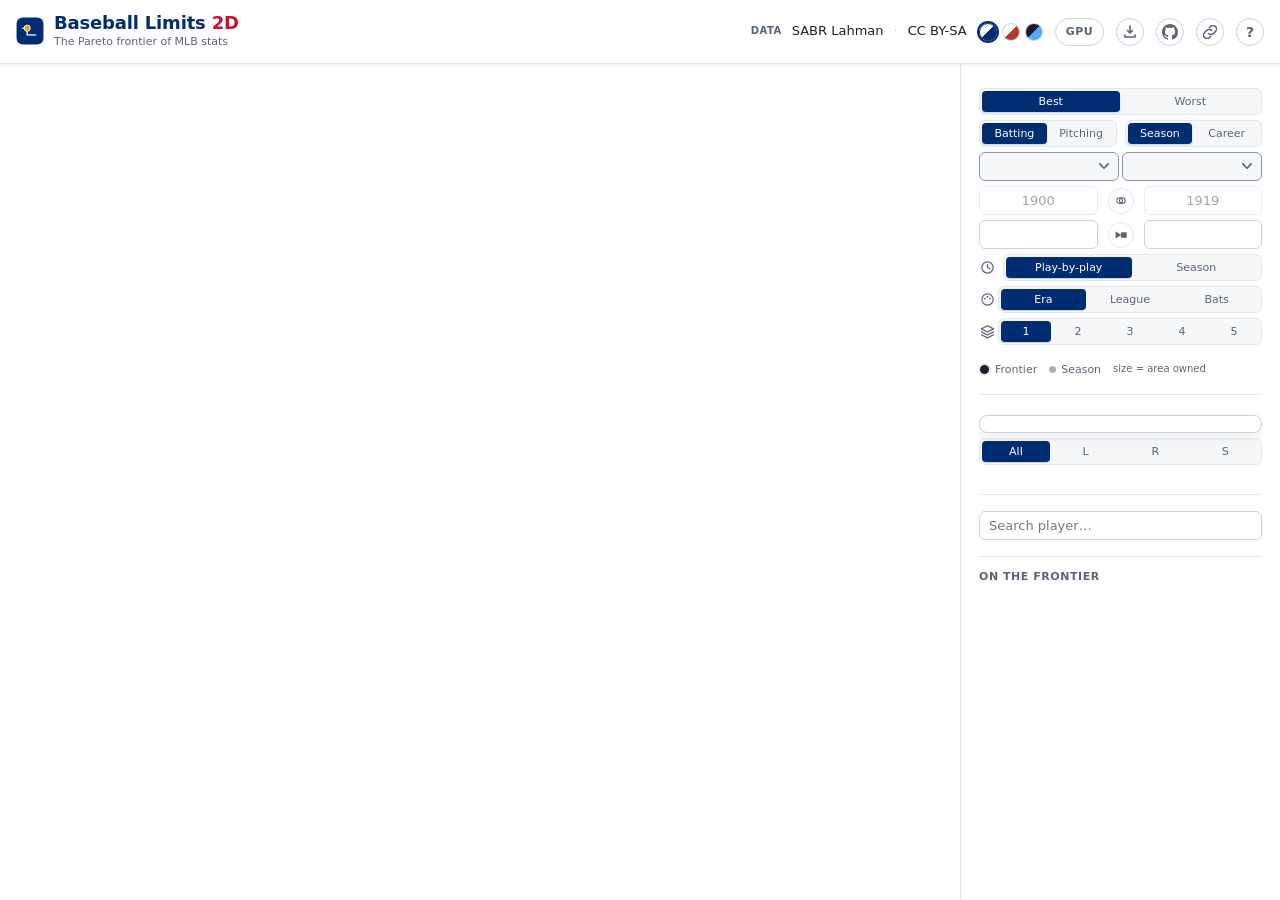
==== commit 6eb276c9: "refactor(renderer): WebGPU non-optional + collapse the renderer options Make GPU rendering the defau" ====
--- a/index.html
+++ b/index.html
@@ -61,8 +61,7 @@
                 <button type="button" class="theme-btn" data-theme="editorial" title="Editorial theme" aria-label="Editorial theme"></button>
                 <button type="button" class="theme-btn" data-theme="dark" title="Night theme" aria-label="Night theme"></button>
             </div>
-            <button class="renderer-toggle" id="renderer-toggle" type="button" aria-pressed="false" aria-label="Toggle WebGPU rendering" title="Render the point cloud on the GPU (experimental)">GPU</button>
-            <button class="renderer-toggle gpustream-toggle" id="gpustream-toggle" type="button" aria-pressed="false" aria-label="Toggle GPU spring streaming" title="Full-GPU spring streaming (experimental; needs GPU on)" hidden>spring</button>
+            <span class="renderer-status" id="renderer-status" role="status" aria-label="Renderer: GPU" title="Rendering on the GPU (WebGPU)">GPU</span>
             <button class="icon-btn" id="export-btn" type="button" aria-label="Download SVG" title="Download SVG">
                 <svg width="14" height="14" viewBox="0 0 14 14" aria-hidden="true" fill="none" stroke="currentColor" stroke-width="1.6" stroke-linecap="round" stroke-linejoin="round"><path d="M7 1v7M4.5 5.5L7 8l2.5-2.5"/><path d="M2 10v2h10v-2"/></svg>
             </button>
--- a/styles.css
+++ b/styles.css
@@ -154,6 +154,32 @@
     flex: 0 0 auto;
 }
 
+/* Experimental WebGPU backend toggle — a compact text pill in the header. Muted
+   until enabled, accented when GPU rendering is live; disabled when WebGPU is
+   unavailable. */
+/* Read-only renderer indicator (rendering is non-optional — this is a status light,
+   not a toggle). Active = GPU (WebGPU) in blue; inactive = CPU (Canvas 2D fallback),
+   muted. No hover/cursor affordance: it isn't clickable. */
+.renderer-status {
+    flex: 0 0 auto;
+    display: inline-flex;
+    align-items: center;
+    height: 28px;
+    padding: 0 10px;
+    border-radius: 14px;
+    border: 1px solid var(--border-strong);
+    background: var(--panel);
+    color: var(--text-muted);
+    font: 700 11px/1 var(--font-sans, sans-serif);
+    letter-spacing: 0.04em;
+    user-select: none;
+}
+.renderer-status.active {
+    background: var(--mlb-blue);
+    border-color: var(--mlb-blue);
+    color: #fff;
+}
+
 /* Color-theme switcher — compact swatches (each previews its theme's panel +
    accent) so it fits the dense header without wide text labels. */
 .theme-switch {
@@ -365,7 +391,21 @@
     height: 100%;
     display: block;
     max-width: 100%;
-}
+    position: absolute;
+    inset: 0;
+    z-index: 2;
+}
+
+.plot-canvas {
+    position: absolute;
+    inset: 0;
+    width: 100%;
+    height: 100%;
+    z-index: 1;
+    pointer-events: none;
+}
+
+.plot-canvas--foreground { z-index: 1; }
 
 .regular-point {
     fill-opacity: 0.4;
@@ -496,6 +536,9 @@
     font-size: 11px;
     fill: var(--text-muted);
 }
+/* G3: under the full-GPU graph the tick LABELS render from the GPU glyph atlas; keep
+   the <text> nodes (a11y) but make them invisible. Tick marks + domain path stay. */
+body.gpugraph .axis text { fill: transparent; }
 .axis line, .axis path {
     stroke: var(--border);
 }
@@ -1073,33 +1116,6 @@
     overflow: hidden;
 }
 
-/* Mobile axis bar — a persistent compact X-vs-Y selector above the drawer so
-   the chart's primary control isn't buried in the collapsed panel. Desktop
-   hides it (the sidebar always shows the full axis row). */
-.mobile-axis-bar {
-    display: flex;
-    align-items: center;
-    gap: 8px;
-    padding: 8px 16px;
-    border-top: 1px solid var(--border);
-    background: var(--panel);
-}
-.mobile-axis-bar select.field {
-    flex: 1 1 0;
-    min-width: 0;
-    font-weight: 600;
-    border-color: color-mix(in srgb, var(--mlb-blue) 35%, var(--border-strong));
-    background-color: color-mix(in srgb, var(--mlb-blue) 4%, var(--panel));
-}
-.mobile-axis-vs {
-    flex: 0 0 auto;
-    font-size: 11px;
-    font-weight: 600;
-    text-transform: uppercase;
-    letter-spacing: 0.04em;
-    color: var(--text-muted);
-}
-
 .controls-toggle {
     display: flex;
     align-items: center;
@@ -2167,10 +2183,6 @@
         overflow: hidden;          /* panel handles vertical layout below */
     }
     .controls-toggle {
-        display: none;
-    }
-    /* Desktop sidebar always shows the full axis row — the mobile bar is redundant. */
-    .mobile-axis-bar {
         display: none;
     }
     .controls-panel {
@@ -2333,6 +2345,56 @@
     background: color-mix(in srgb, var(--mlb-red) 8%, transparent);
 }
 
+/* Smooth (game-by-game) cursor row: a Retrosheet sub-season scrubber. */
+.ctl-smooth-row { gap: 8px; align-items: center; flex-wrap: wrap; }
+.ctl-smooth-row #group-career-toggle { white-space: nowrap; }
+/* Granularity seg-group disabled when the cursor is off (non-eligible axes → static). */
+#pbp-gran-seg.disabled { opacity: 0.5; }
+#pbp-gran-seg .seg-btn:disabled { cursor: default; }
+/* Playback-speed segmented control: tabular numerals + tighter padding so 6 options
+   (0.25×…8×) fit one row, matching the depth/layers seg-group. */
+.ctl-speed-row .seg-btn { font-variant-numeric: tabular-nums; padding-left: 2px; padding-right: 2px; }
+
+/* ── Play-by-play overlay (on the chart) ──────────────────────────────────────
+   Progress bar pinned to the BOTTOM (media-player style); the date is a big, faint
+   watermark in the chart's EMPTY corner (the frontier's "ideal" corner — flips with
+   the chosen stats and best/worst, set per-frame via data-corner). */
+.pbp-overlay { position: absolute; inset: 0; z-index: 4; pointer-events: none; }
+.pbp-overlay[hidden] { display: none; }
+/* Media-player progress bar: a slim inset track with a red "played" fill (driven by
+   the --pct var from JS) and a small round thumb — replaces the clunky native slider. */
+.pbp-overlay .pbp-scrubber {
+    position: absolute; left: 12px; right: 12px; bottom: 7px; width: auto; height: 16px; margin: 0;
+    -webkit-appearance: none; appearance: none; background: transparent; pointer-events: auto; cursor: pointer;
+}
+.pbp-overlay .pbp-scrubber::-webkit-slider-runnable-track {
+    height: 5px; border-radius: 3px;
+    background: linear-gradient(to right, var(--mlb-red) var(--pct, 0%), rgba(130,140,160,0.3) var(--pct, 0%));
+}
+.pbp-overlay .pbp-scrubber::-webkit-slider-thumb {
+    -webkit-appearance: none; appearance: none; margin-top: -4.5px;
+    width: 13px; height: 13px; border-radius: 50%;
+    background: #fff; border: 2px solid var(--mlb-red); box-shadow: 0 1px 3px rgba(0,0,0,.3);
+}
+.pbp-overlay .pbp-scrubber::-moz-range-track { height: 5px; border-radius: 3px; background: rgba(130,140,160,0.3); }
+.pbp-overlay .pbp-scrubber::-moz-range-progress { height: 5px; border-radius: 3px; background: var(--mlb-red); }
+.pbp-overlay .pbp-scrubber::-moz-range-thumb {
+    width: 13px; height: 13px; border-radius: 50%;
+    background: #fff; border: 2px solid var(--mlb-red); box-shadow: 0 1px 3px rgba(0,0,0,.3);
+}
+.pbp-overlay .pbp-date {
+    position: absolute; display: flex; flex-direction: column; line-height: 1;
+    font-variant-numeric: tabular-nums; color: var(--text, #1a2230);
+}
+.pbp-overlay .pbp-date[data-corner$="r"] { right: 16px; align-items: flex-end; text-align: right; }
+.pbp-overlay .pbp-date[data-corner$="l"] { left: 16px; align-items: flex-start; }
+.pbp-overlay .pbp-date[data-corner^="t"] { top: 12px; }
+.pbp-overlay .pbp-date[data-corner^="b"] { bottom: 26px; }   /* clear the bottom scrubber */
+.pbp-overlay .pbp-dt-y { font-size: 52px; font-weight: 800; opacity: 0.5; letter-spacing: -1px; }
+.pbp-overlay .pbp-dt-md { font-size: 16px; font-weight: 600; opacity: 0.5; }
+.pbp-overlay .pbp-dt-d { display: inline-block; min-width: 1.4ch; text-align: right; }
+.pbp-overlay .pbp-dt-m { display: inline-block; min-width: 2.6ch; }
+
 @media (min-width: 1200px) {
     :root { --sidebar-w: 320px; }
     .controls-panel { padding: 18px; }
